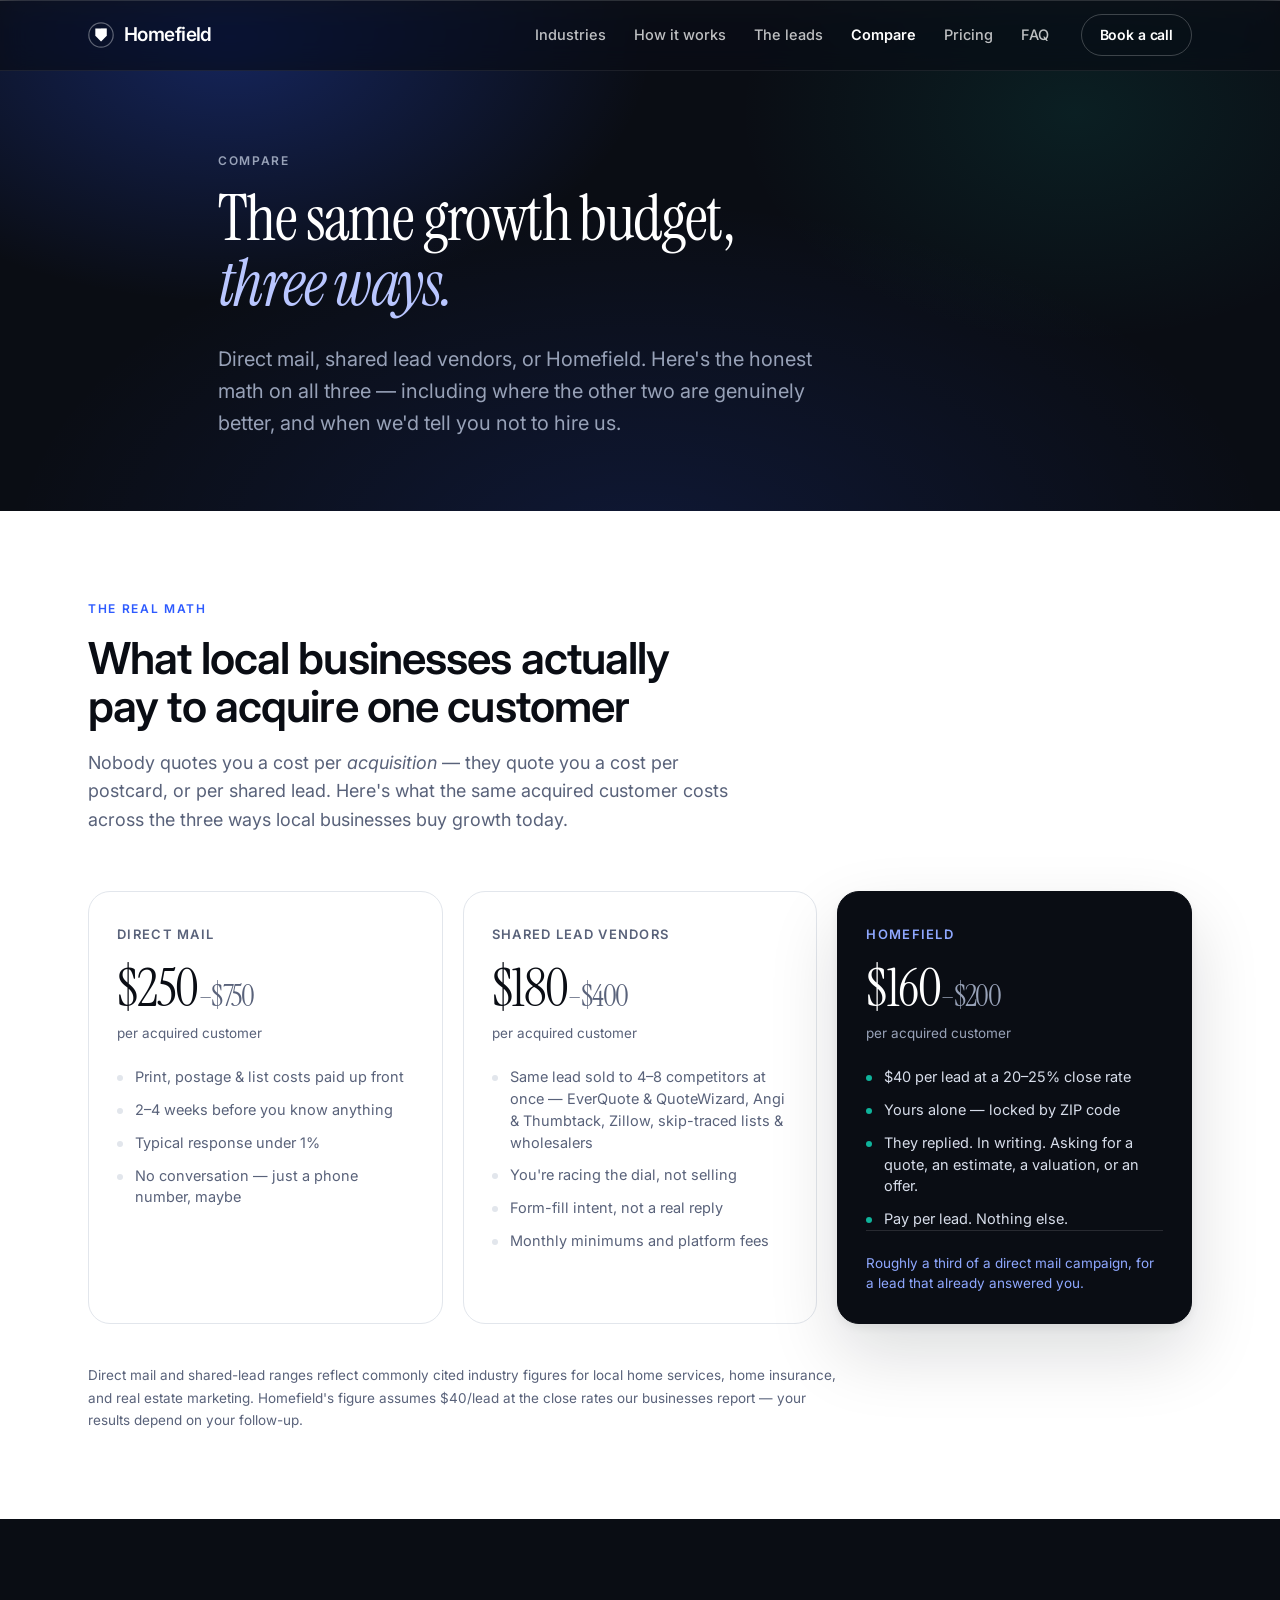
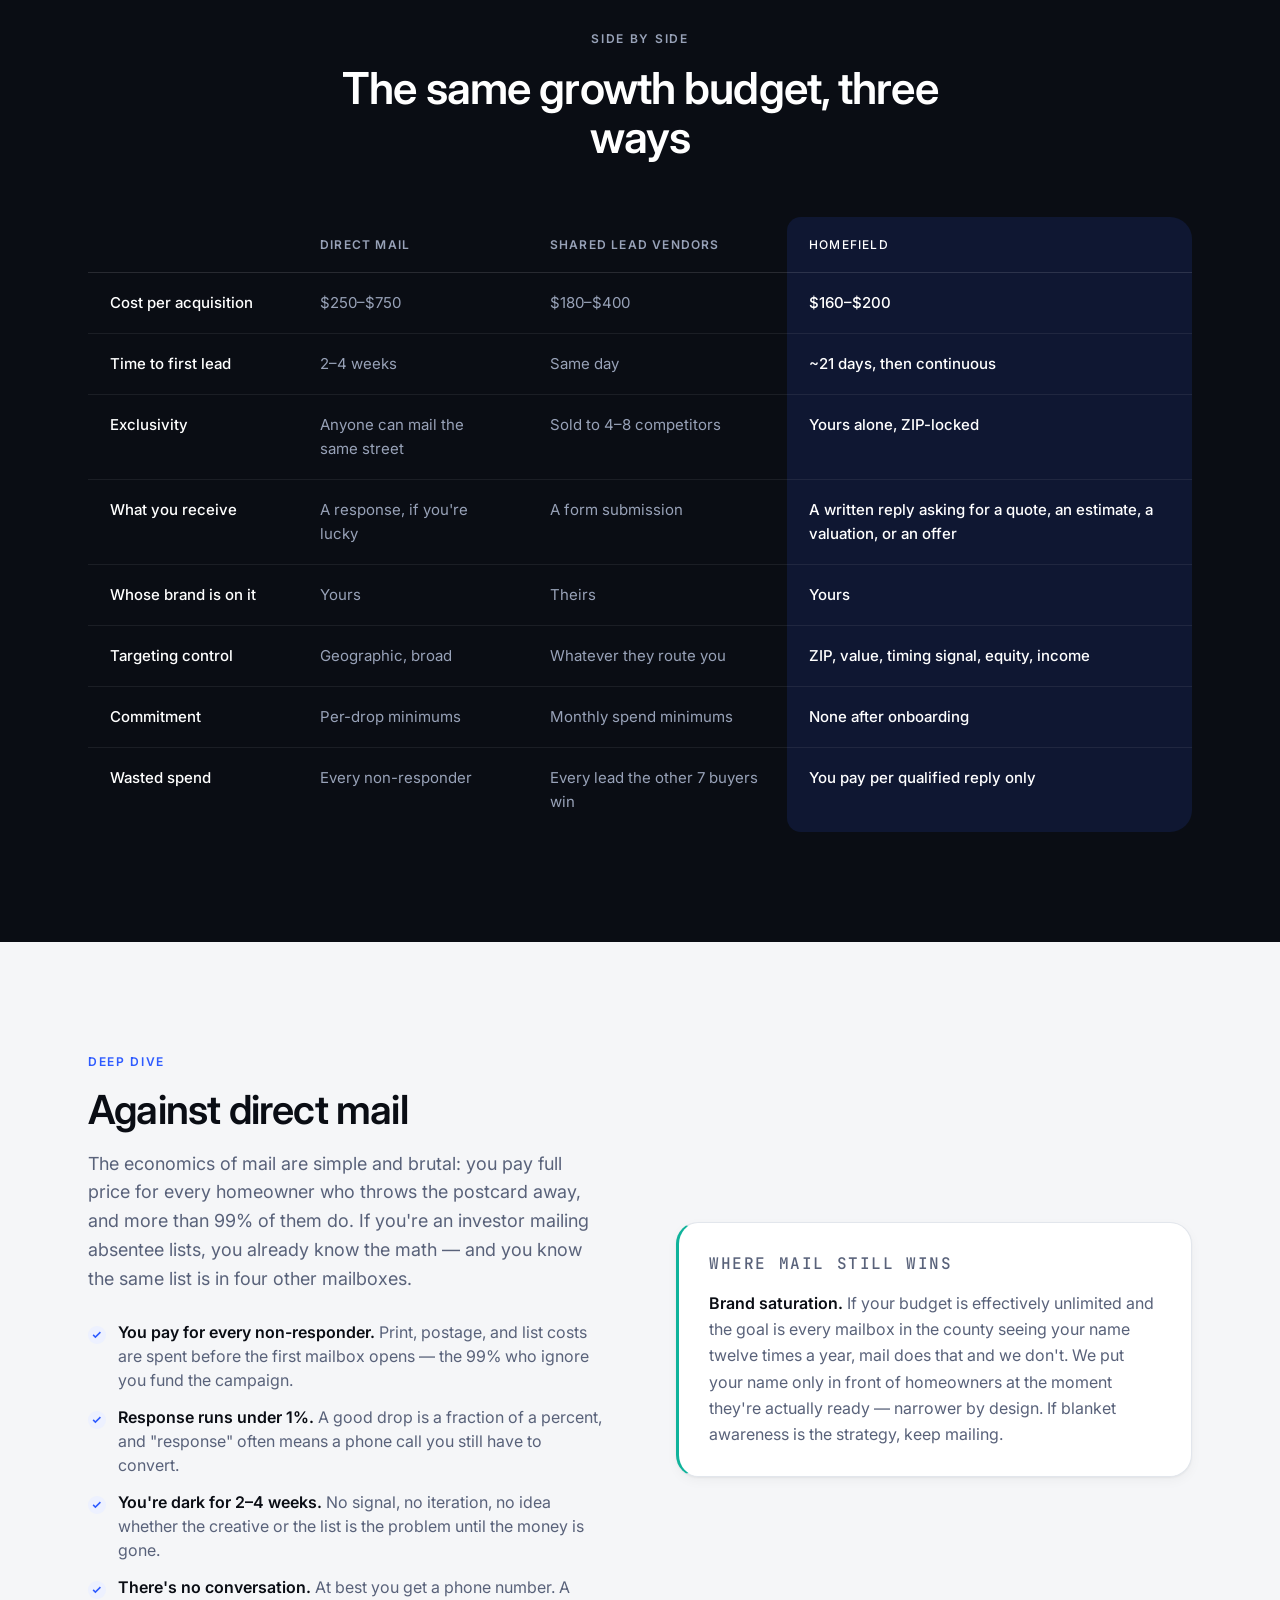
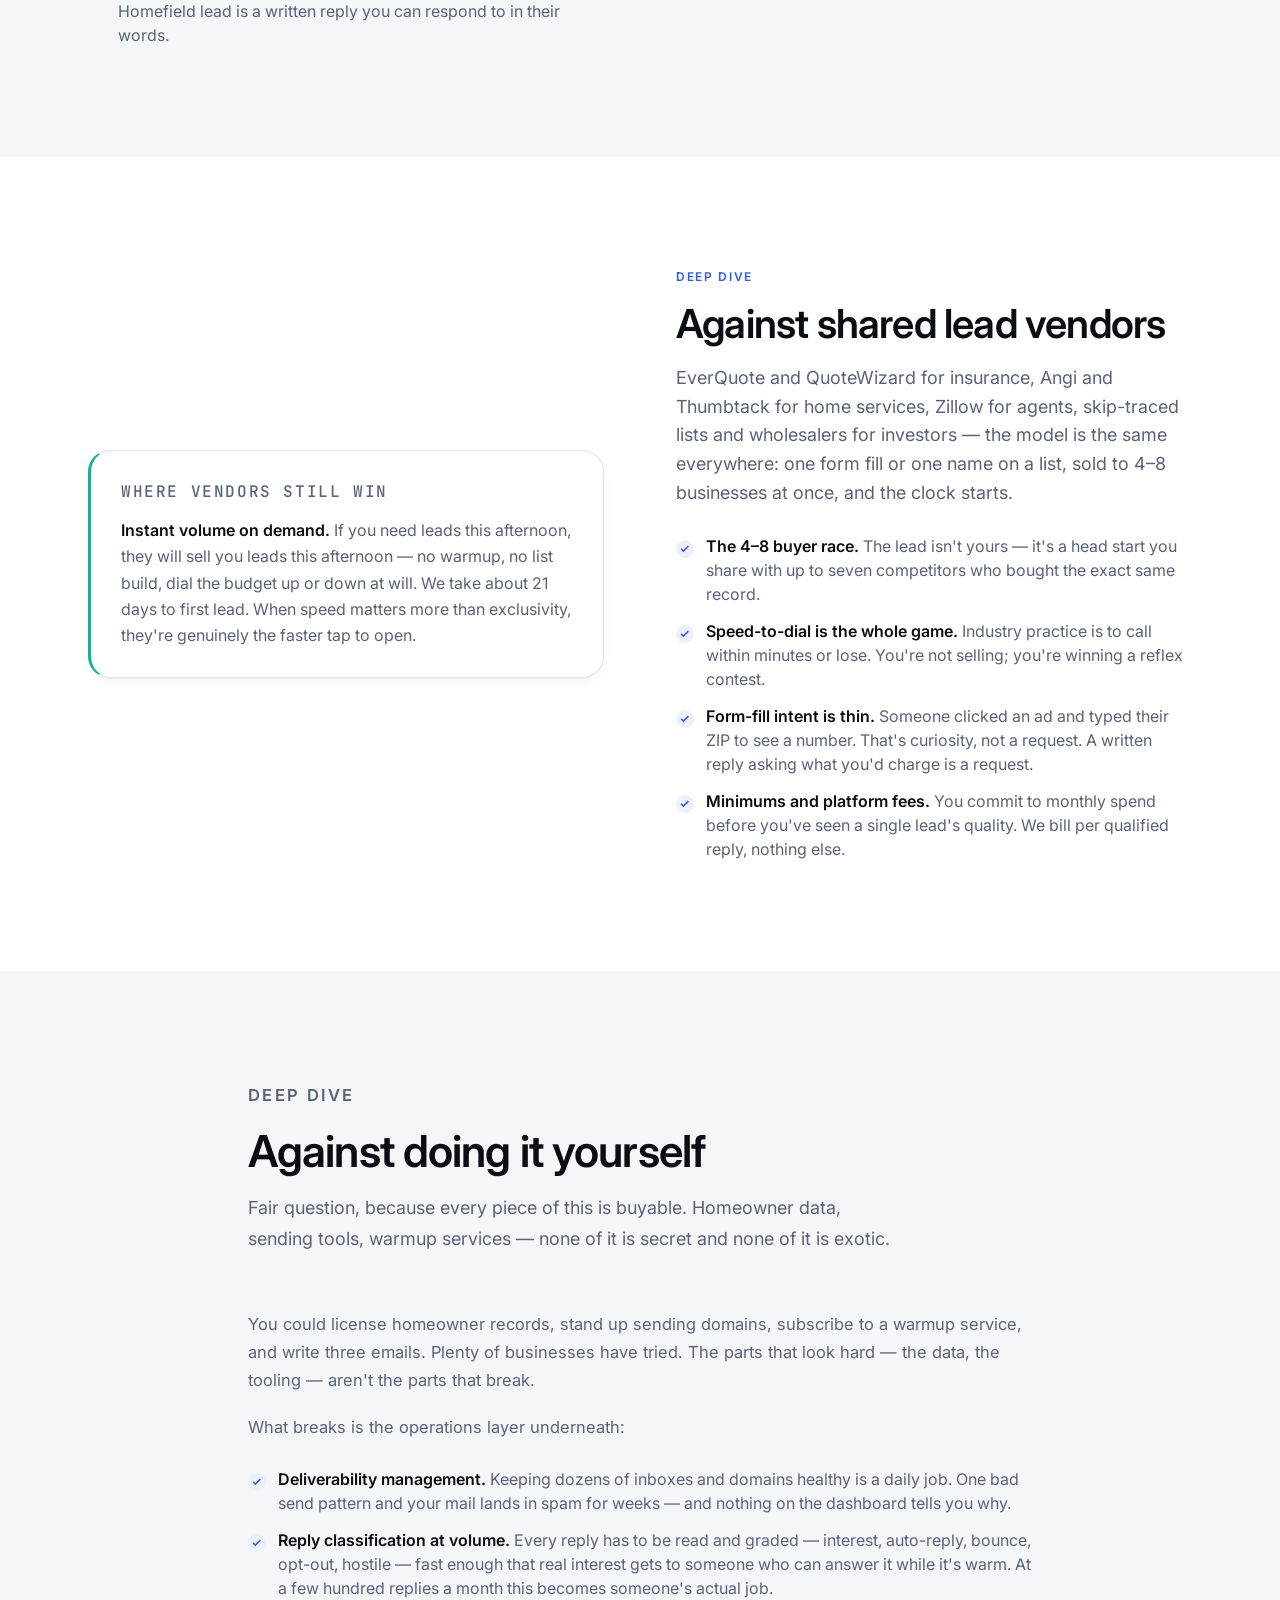
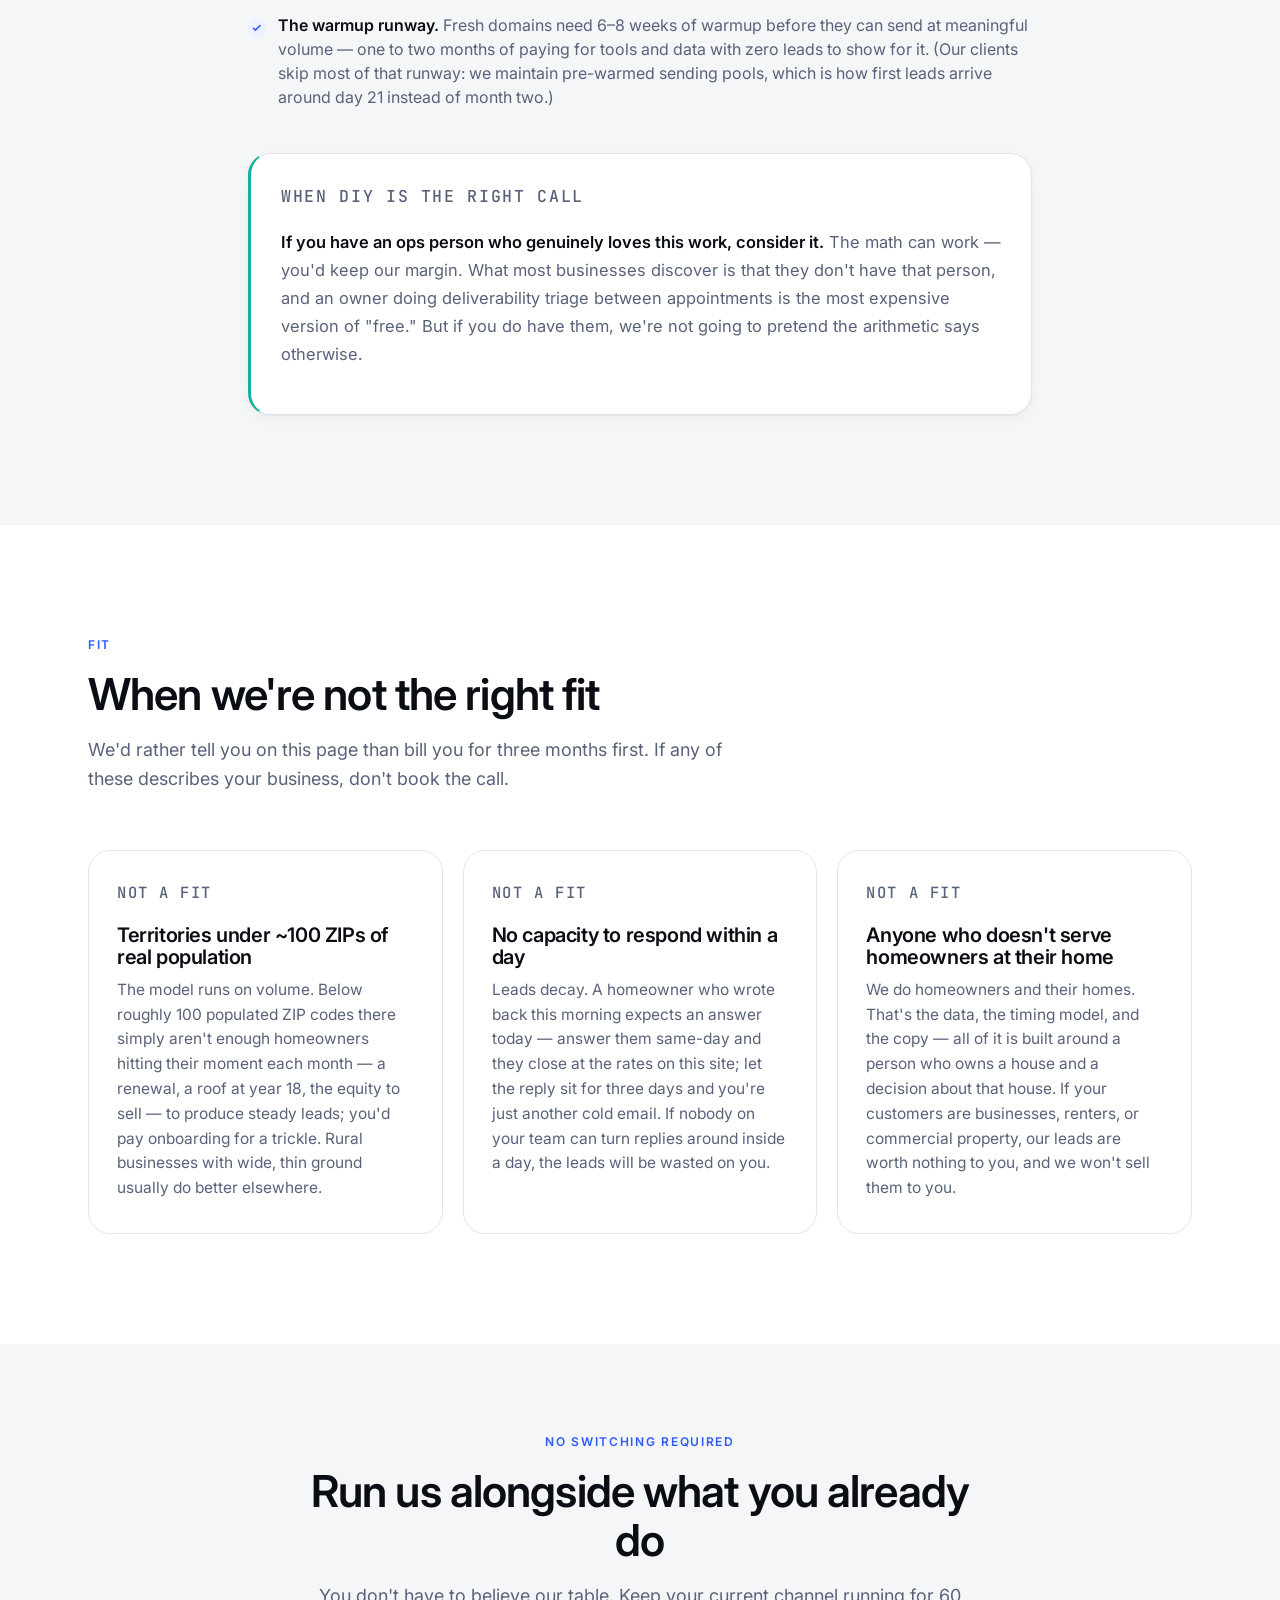
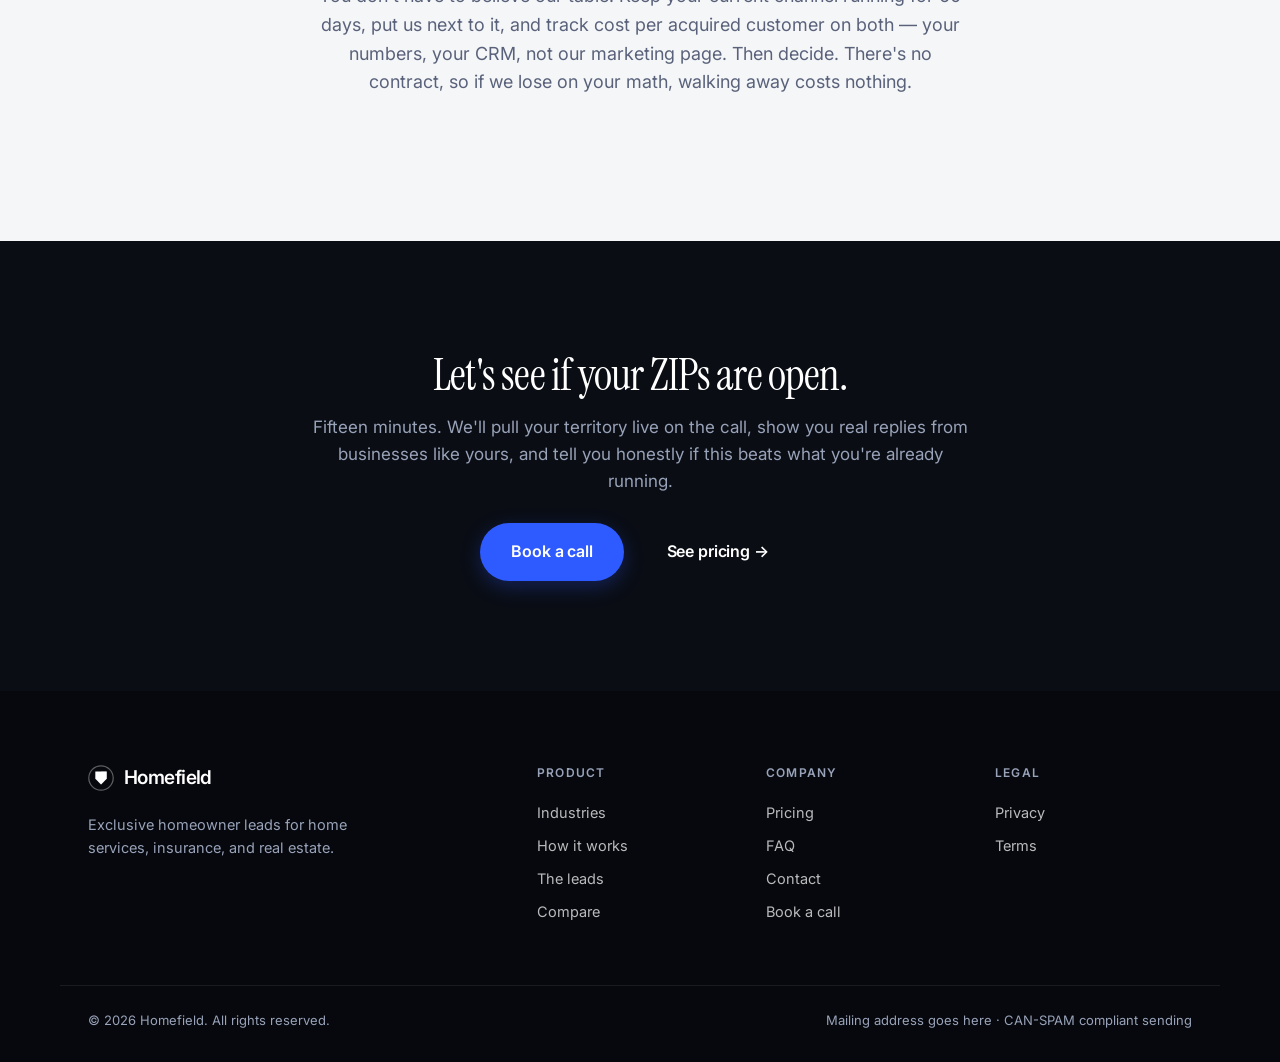
==== compare.html @ 8173472a "Homefield generic homeowner-leads site Generalizes the insurance-only site to four audiences — home " ====
<!DOCTYPE html>
<html lang="en">
<head>
<meta charset="utf-8">
<meta name="viewport" content="width=device-width, initial-scale=1">
<title>Compare — Homefield</title>
<meta name="description" content="Homefield vs direct mail vs shared lead vendors like EverQuote, Angi, and Zillow: cost per acquisition, exclusivity, speed — and an honest list of when we're not the right fit.">
<meta property="og:title" content="Compare — Homefield">
<meta property="og:description" content="Homefield vs direct mail vs shared lead vendors like EverQuote, Angi, and Zillow: cost per acquisition, exclusivity, speed — and an honest list of when we're not the right fit.">
<meta property="og:type" content="website">
<link rel="preconnect" href="https://fonts.googleapis.com">
<link rel="preconnect" href="https://fonts.gstatic.com" crossorigin>
<link href="https://fonts.googleapis.com/css2?family=Instrument+Serif:ital@0;1&family=Inter:wght@400;500;600;700&family=JetBrains+Mono:wght@400;500&display=swap" rel="stylesheet">
<link rel="stylesheet" href="styles.css?v=nb2">
<link rel="icon" href="data:image/svg+xml,%3Csvg xmlns='http://www.w3.org/2000/svg' viewBox='0 0 32 32'%3E%3Ccircle cx='16' cy='16' r='16' fill='%230A0D14'/%3E%3Cpath d='M9 9h14v8.5L16 25l-7-7.5z' fill='%232E5BFF'/%3E%3C/svg%3E">
<script>document.documentElement.className += ' js';</script>
<style>
/* compare.html page components */
.cp-concede{
  background:var(--paper); border:1px solid var(--line); border-left:3px solid var(--teal);
  border-radius:var(--r-lg); padding:28px 30px; box-shadow:var(--shadow-sm);
}
.cp-concede__label{
  font-family:var(--mono); font-size:11.5px; font-weight:500; letter-spacing:.1em;
  text-transform:uppercase; color:var(--teal); margin-bottom:12px;
}
.cp-concede p{ font-size:16px; line-height:1.65; color:var(--muted); }
.cp-concede p strong{ color:var(--ink); font-weight:600; }
.cp-concede--after{ margin-top:44px; }

.cp-cards{ display:grid; grid-template-columns:repeat(3,1fr); gap:20px; }
.cp-card{
  background:var(--paper); border:1px solid var(--line); border-radius:var(--r-lg);
  padding:30px 28px 32px;
}
.cp-card__tag{
  font-family:var(--mono); font-size:12px; font-weight:500; letter-spacing:.1em;
  text-transform:uppercase; color:var(--muted); margin-bottom:18px;
}
.cp-card h3{ font-size:20px; margin-bottom:10px; }
.cp-card p{ font-size:15.5px; color:var(--muted); line-height:1.6; }

.cp-prose p{ font-size:16.5px; line-height:1.7; color:var(--muted); margin-bottom:18px; }
.cp-prose p strong{ color:var(--ink); font-weight:600; }
.cp-prose .ticks{ margin:26px 0; }

@media (max-width:960px){
  .cp-cards{ grid-template-columns:1fr; }
}
</style>
</head>
<body>

<a class="skip" href="#main">Skip to content</a>

<header class="nav" id="nav">
  <div class="wrap nav__inner">
    <a class="brand" href="index.html" aria-label="Homefield home">
      <svg class="brand__mark" viewBox="0 0 32 32" aria-hidden="true">
        <circle cx="16" cy="16" r="15" fill="none" stroke="currentColor" stroke-width="1.5" opacity=".35"/>
        <path d="M9 8 H23 V17 L16 24 L9 17 Z" fill="currentColor"/>
        <path d="M16 8 H23 V17 L16 24 Z" fill="currentColor" opacity=".45"/>
      </svg>
      <span class="brand__word">Homefield</span>
    </a>

    <nav class="nav__links" aria-label="Primary">
      <a href="industries.html">Industries</a>
      <a href="how-it-works.html">How it works</a>
      <a href="leads.html">The leads</a>
      <a href="compare.html">Compare</a>
      <a href="pricing.html">Pricing</a>
      <a href="faq.html">FAQ</a>
    </nav>

    <div class="nav__cta">
      <a class="btn btn--ghost btn--sm" href="https://calendly.com/zatulovebrian/call" target="_blank" rel="noopener">Book a call</a>
    </div>

    <button class="nav__toggle" id="navToggle" aria-expanded="false" aria-controls="mobileNav" aria-label="Open menu">
      <span></span><span></span>
    </button>
  </div>
  <div class="mobilenav" id="mobileNav" hidden>
    <a href="industries.html">Industries</a>
    <a href="how-it-works.html">How it works</a>
    <a href="leads.html">The leads</a>
    <a href="compare.html">Compare</a>
    <a href="pricing.html">Pricing</a>
    <a href="faq.html">FAQ</a>
    <a class="btn btn--primary" href="https://calendly.com/zatulovebrian/call" target="_blank" rel="noopener">Book a call</a>
  </div>
</header>

<main id="main">

<!-- ── HERO ──────────────────────────────────────────── -->
<section class="hero hero--page">
  <div class="hero__glow" aria-hidden="true"></div>
  <div class="wrap hero__inner">
    <p class="eyebrow reveal">Compare</p>
    <h1 class="hero__h1 reveal">
      The same growth budget,<br>
      <em>three ways.</em>
    </h1>
    <p class="hero__sub reveal">
      Direct mail, shared lead vendors, or Homefield. Here's the honest math on all three —
      including where the other two are genuinely better, and when we'd tell you not to hire us.
    </p>
  </div>
</section>

<!-- ── CAC CARDS ─────────────────────────────────────── -->
<section class="section section--tight">
  <div class="wrap">
    <div class="sechead">
      <p class="eyebrow eyebrow--dark">The real math</p>
      <h2>What local businesses actually pay to acquire one customer</h2>
      <p class="lede">
        Nobody quotes you a cost per <em>acquisition</em> — they quote you a cost per postcard,
        or per shared lead. Here's what the same acquired customer costs across the three ways
        local businesses buy growth today.
      </p>
    </div>

    <div class="cac">
      <article class="cac__card">
        <p class="cac__label">Direct mail</p>
        <p class="cac__num">$250<span>–$750</span></p>
        <p class="cac__unit">per acquired customer</p>
        <ul class="cac__list">
          <li>Print, postage &amp; list costs paid up front</li>
          <li>2–4 weeks before you know anything</li>
          <li>Typical response under 1%</li>
          <li>No conversation — just a phone number, maybe</li>
        </ul>
      </article>

      <article class="cac__card">
        <p class="cac__label">Shared lead vendors</p>
        <p class="cac__num">$180<span>–$400</span></p>
        <p class="cac__unit">per acquired customer</p>
        <ul class="cac__list">
          <li>Same lead sold to 4–8 competitors at once — EverQuote &amp; QuoteWizard, Angi &amp; Thumbtack, Zillow, skip-traced lists &amp; wholesalers</li>
          <li>You're racing the dial, not selling</li>
          <li>Form-fill intent, not a real reply</li>
          <li>Monthly minimums and platform fees</li>
        </ul>
      </article>

      <article class="cac__card cac__card--win">
        <p class="cac__label">Homefield</p>
        <p class="cac__num">$160<span>–$200</span></p>
        <p class="cac__unit">per acquired customer</p>
        <ul class="cac__list">
          <li>$40 per lead at a 20–25% close rate</li>
          <li>Yours alone — locked by ZIP code</li>
          <li>They replied. In writing. Asking for a quote, an estimate, a valuation, or an offer.</li>
          <li>Pay per lead. Nothing else.</li>
        </ul>
        <p class="cac__foot">Roughly a third of a direct mail campaign, for a lead that already answered you.</p>
      </article>
    </div>

    <p class="fineprint">
      Direct mail and shared-lead ranges reflect commonly cited industry figures for local home services,
      home insurance, and real estate marketing.
      Homefield's figure assumes $40/lead at the close rates our businesses report — your results depend on your follow-up.
    </p>
  </div>
</section>

<!-- ── COMPARISON TABLE ──────────────────────────────── -->
<section class="section section--dark">
  <div class="wrap">
    <div class="sechead sechead--center sechead--onDark">
      <p class="eyebrow">Side by side</p>
      <h2>The same growth budget, three ways</h2>
    </div>

    <div class="tablewrap">
      <table class="cmp">
        <thead>
          <tr>
            <th scope="col"><span class="visually-hidden">Metric</span></th>
            <th scope="col">Direct mail</th>
            <th scope="col">Shared lead vendors</th>
            <th scope="col" class="cmp__win">Homefield</th>
          </tr>
        </thead>
        <tbody>
          <tr>
            <th scope="row">Cost per acquisition</th>
            <td>$250–$750</td>
            <td>$180–$400</td>
            <td class="cmp__win">$160–$200</td>
          </tr>
          <tr>
            <th scope="row">Time to first lead</th>
            <td>2–4 weeks</td>
            <td>Same day</td>
            <td class="cmp__win">~21 days, then continuous</td>
          </tr>
          <tr>
            <th scope="row">Exclusivity</th>
            <td>Anyone can mail the same street</td>
            <td>Sold to 4–8 competitors</td>
            <td class="cmp__win">Yours alone, ZIP-locked</td>
          </tr>
          <tr>
            <th scope="row">What you receive</th>
            <td>A response, if you're lucky</td>
            <td>A form submission</td>
            <td class="cmp__win">A written reply asking for a quote, an estimate, a valuation, or an offer</td>
          </tr>
          <tr>
            <th scope="row">Whose brand is on it</th>
            <td>Yours</td>
            <td>Theirs</td>
            <td class="cmp__win">Yours</td>
          </tr>
          <tr>
            <th scope="row">Targeting control</th>
            <td>Geographic, broad</td>
            <td>Whatever they route you</td>
            <td class="cmp__win">ZIP, value, timing signal, equity, income</td>
          </tr>
          <tr>
            <th scope="row">Commitment</th>
            <td>Per-drop minimums</td>
            <td>Monthly spend minimums</td>
            <td class="cmp__win">None after onboarding</td>
          </tr>
          <tr>
            <th scope="row">Wasted spend</th>
            <td>Every non-responder</td>
            <td>Every lead the other 7 buyers win</td>
            <td class="cmp__win">You pay per qualified reply only</td>
          </tr>
        </tbody>
      </table>
    </div>
  </div>
</section>

<!-- ── AGAINST DIRECT MAIL ───────────────────────────── -->
<section class="section section--paper">
  <div class="wrap grid-2">
    <div class="grid-2__text">
      <p class="eyebrow eyebrow--dark">Deep dive</p>
      <h2>Against direct mail</h2>
      <p class="lede">
        The economics of mail are simple and brutal: you pay full price for every homeowner
        who throws the postcard away, and more than 99% of them do. If you're an investor
        mailing absentee lists, you already know the math — and you know the same list is in
        four other mailboxes.
      </p>
      <ul class="ticks">
        <li><strong>You pay for every non-responder.</strong> Print, postage, and list costs are spent before the first mailbox opens — the 99% who ignore you fund the campaign.</li>
        <li><strong>Response runs under 1%.</strong> A good drop is a fraction of a percent, and "response" often means a phone call you still have to convert.</li>
        <li><strong>You're dark for 2–4 weeks.</strong> No signal, no iteration, no idea whether the creative or the list is the problem until the money is gone.</li>
        <li><strong>There's no conversation.</strong> At best you get a phone number. A Homefield lead is a written reply you can respond to in their words.</li>
      </ul>
    </div>
    <div class="grid-2__visual">
      <div class="cp-concede">
        <p class="cp-concede__label">Where mail still wins</p>
        <p><strong>Brand saturation.</strong> If your budget is effectively unlimited and the goal is
        every mailbox in the county seeing your name twelve times a year, mail does that and we don't.
        We put your name only in front of homeowners at the moment they're actually ready — narrower by design.
        If blanket awareness is the strategy, keep mailing.</p>
      </div>
    </div>
  </div>
</section>

<!-- ── AGAINST SHARED LEAD VENDORS ───────────────────── -->
<section class="section">
  <div class="wrap grid-2 grid-2--flip">
    <div class="grid-2__text">
      <p class="eyebrow eyebrow--dark">Deep dive</p>
      <h2>Against shared lead vendors</h2>
      <p class="lede">
        EverQuote and QuoteWizard for insurance, Angi and Thumbtack for home services, Zillow for
        agents, skip-traced lists and wholesalers for investors — the model is the same everywhere:
        one form fill or one name on a list, sold to 4–8 businesses at once, and the clock starts.
      </p>
      <ul class="ticks">
        <li><strong>The 4–8 buyer race.</strong> The lead isn't yours — it's a head start you share with up to seven competitors who bought the exact same record.</li>
        <li><strong>Speed-to-dial is the whole game.</strong> Industry practice is to call within minutes or lose. You're not selling; you're winning a reflex contest.</li>
        <li><strong>Form-fill intent is thin.</strong> Someone clicked an ad and typed their ZIP to see a number. That's curiosity, not a request. A written reply asking what you'd charge is a request.</li>
        <li><strong>Minimums and platform fees.</strong> You commit to monthly spend before you've seen a single lead's quality. We bill per qualified reply, nothing else.</li>
      </ul>
    </div>
    <div class="grid-2__visual">
      <div class="cp-concede">
        <p class="cp-concede__label">Where vendors still win</p>
        <p><strong>Instant volume on demand.</strong> If you need leads this afternoon, they will
        sell you leads this afternoon — no warmup, no list build, dial the budget up or down at will.
        We take about 21 days to first lead. When speed matters more than exclusivity, they're
        genuinely the faster tap to open.</p>
      </div>
    </div>
  </div>
</section>

<!-- ── AGAINST DOING IT YOURSELF ─────────────────────── -->
<section class="section section--paper">
  <div class="wrap wrap--narrow cp-prose">
    <div class="sechead">
      <p class="eyebrow eyebrow--dark">Deep dive</p>
      <h2>Against doing it yourself</h2>
      <p class="lede">
        Fair question, because every piece of this is buyable. Homeowner data, sending tools,
        warmup services — none of it is secret and none of it is exotic.
      </p>
    </div>
    <p>
      You could license homeowner records, stand up sending domains, subscribe to a warmup
      service, and write three emails. Plenty of businesses have tried. The parts that look
      hard — the data, the tooling — aren't the parts that break.
    </p>
    <p>What breaks is the operations layer underneath:</p>
    <ul class="ticks">
      <li><strong>Deliverability management.</strong> Keeping dozens of inboxes and domains healthy is a daily job. One bad send pattern and your mail lands in spam for weeks — and nothing on the dashboard tells you why.</li>
      <li><strong>Reply classification at volume.</strong> Every reply has to be read and graded — interest, auto-reply, bounce, opt-out, hostile — fast enough that real interest gets to someone who can answer it while it's warm. At a few hundred replies a month this becomes someone's actual job.</li>
      <li><strong>The warmup runway.</strong> Fresh domains need 6–8 weeks of warmup before they can send at meaningful volume — one to two months of paying for tools and data with zero leads to show for it. (Our clients skip most of that runway: we maintain pre-warmed sending pools, which is how first leads arrive around day 21 instead of month two.)</li>
    </ul>
    <div class="cp-concede cp-concede--after">
      <p class="cp-concede__label">When DIY is the right call</p>
      <p><strong>If you have an ops person who genuinely loves this work, consider it.</strong>
      The math can work — you'd keep our margin. What most businesses discover is that they don't
      have that person, and an owner doing deliverability triage between appointments is the most
      expensive version of "free." But if you do have them, we're not going to pretend the
      arithmetic says otherwise.</p>
    </div>
  </div>
</section>

<!-- ── WHEN WE'RE NOT THE RIGHT FIT ──────────────────── -->
<section class="section">
  <div class="wrap">
    <div class="sechead">
      <p class="eyebrow eyebrow--dark">Fit</p>
      <h2>When we're not the right fit</h2>
      <p class="lede">
        We'd rather tell you on this page than bill you for three months first.
        If any of these describes your business, don't book the call.
      </p>
    </div>

    <div class="cp-cards">
      <article class="cp-card">
        <p class="cp-card__tag">Not a fit</p>
        <h3>Territories under ~100 ZIPs of real population</h3>
        <p>The model runs on volume. Below roughly 100 populated ZIP codes there simply
        aren't enough homeowners hitting their moment each month — a renewal, a roof at year 18,
        the equity to sell — to produce steady leads; you'd pay onboarding for a trickle. Rural
        businesses with wide, thin ground usually do better elsewhere.</p>
      </article>
      <article class="cp-card">
        <p class="cp-card__tag">Not a fit</p>
        <h3>No capacity to respond within a day</h3>
        <p>Leads decay. A homeowner who wrote back this morning expects an answer today —
        answer them same-day and they close at the rates on this site; let the reply sit for
        three days and you're just another cold email. If nobody on your team can turn replies
        around inside a day, the leads will be wasted on you.</p>
      </article>
      <article class="cp-card">
        <p class="cp-card__tag">Not a fit</p>
        <h3>Anyone who doesn't serve homeowners at their home</h3>
        <p>We do homeowners and their homes. That's the data, the timing model, and the copy — all
        of it is built around a person who owns a house and a decision about that house. If your
        customers are businesses, renters, or commercial property, our leads are worth nothing to
        you, and we won't sell them to you.</p>
      </article>
    </div>
  </div>
</section>

<!-- ── RUN US ALONGSIDE ──────────────────────────────── -->
<section class="section section--paper section--tight">
  <div class="wrap wrap--narrow">
    <div class="sechead sechead--center">
      <p class="eyebrow eyebrow--dark">No switching required</p>
      <h2>Run us alongside what you already do</h2>
      <p class="lede">
        You don't have to believe our table. Keep your current channel running for 60 days,
        put us next to it, and track cost per acquired customer on both — your numbers, your CRM,
        not our marketing page. Then decide. There's no contract, so if we lose on your math,
        walking away costs nothing.
      </p>
    </div>
  </div>
</section>


<section class="section section--cta">
  <div class="wrap">
    <div class="ctaband">
      <h2>Let's see if your ZIPs are open.</h2>
      <p>Fifteen minutes. We'll pull your territory live on the call, show you real replies from businesses like yours, and tell you honestly if this beats what you're already running.</p>
      <div class="ctaband__actions">
        <a class="btn btn--primary btn--lg" href="https://calendly.com/zatulovebrian/call" target="_blank" rel="noopener">Book a call</a>
        <a class="btn btn--quiet btn--lg" href="pricing.html">See pricing →</a>
      </div>
    </div>
  </div>
</section>

</main>

<footer class="foot">
  <div class="wrap foot__inner">
    <div class="foot__brand">
      <a class="brand brand--foot" href="index.html">
        <svg class="brand__mark" viewBox="0 0 32 32" aria-hidden="true">
          <circle cx="16" cy="16" r="15" fill="none" stroke="currentColor" stroke-width="1.5" opacity=".35"/>
          <path d="M9 8 H23 V17 L16 24 L9 17 Z" fill="currentColor"/>
          <path d="M16 8 H23 V17 L16 24 Z" fill="currentColor" opacity=".45"/>
        </svg>
        <span class="brand__word">Homefield</span>
      </a>
      <p>Exclusive homeowner leads for home services, insurance, and real estate.</p>
    </div>
    <nav class="foot__links" aria-label="Footer">
      <div>
        <h5>Product</h5>
        <a href="industries.html">Industries</a>
        <a href="how-it-works.html">How it works</a>
        <a href="leads.html">The leads</a>
        <a href="compare.html">Compare</a>
      </div>
      <div>
        <h5>Company</h5>
        <a href="pricing.html">Pricing</a>
        <a href="faq.html">FAQ</a>
        <a href="contact.html">Contact</a>
        <a href="https://calendly.com/zatulovebrian/call" target="_blank" rel="noopener">Book a call</a>
      </div>
      <div>
        <h5>Legal</h5>
        <a href="privacy.html">Privacy</a>
        <a href="terms.html">Terms</a>
      </div>
    </nav>
  </div>
  <div class="wrap foot__bar">
    <p>&copy; <span id="yr">2026</span> Homefield. All rights reserved.</p>
    <p>Mailing address goes here · CAN-SPAM compliant sending</p>
  </div>
</footer>

<script src="script.js"></script>
</body>
</html>
---- styles.css ----
/* ============================================================
   Homefield — homeowner insurance leads
   ============================================================ */

:root{
  --ink:        #0A0D14;
  --ink-2:      #141A26;
  --ink-3:      #222A3A;
  --paper:      #FFFFFF;
  --paper-2:    #F5F6F8;
  --paper-3:    #EEF0F4;
  --line:       #E2E6EC;
  --line-dark:  rgba(255,255,255,.12);
  --muted:      #59627A;
  --muted-dark: #98A2B8;
  --accent:     #2E5BFF;
  --accent-ink: #1B3ED1;
  --accent-soft:#EDF1FF;
  --teal:       #0FB39B;

  --r-sm: 8px;
  --r:    14px;
  --r-lg: 22px;

  --shadow-sm: 0 1px 2px rgba(10,13,20,.05), 0 4px 12px rgba(10,13,20,.04);
  --shadow:    0 2px 4px rgba(10,13,20,.04), 0 12px 32px rgba(10,13,20,.08);
  --shadow-lg: 0 4px 8px rgba(10,13,20,.06), 0 30px 70px rgba(10,13,20,.14);

  --serif: "Instrument Serif", Georgia, "Times New Roman", serif;
  --sans:  "Inter", -apple-system, BlinkMacSystemFont, "Segoe UI", Roboto, Helvetica, Arial, sans-serif;
  --mono:  "JetBrains Mono", ui-monospace, SFMono-Regular, Menlo, monospace;
}

*,*::before,*::after{ box-sizing:border-box; }

html{ scroll-behavior:smooth; scroll-padding-top:88px; -webkit-text-size-adjust:100%; }

body{
  margin:0;
  font-family:var(--sans);
  font-size:17px;
  line-height:1.6;
  color:var(--ink);
  background:var(--paper);
  -webkit-font-smoothing:antialiased;
  text-rendering:optimizeLegibility;
}

img{ max-width:100%; display:block; }

h1,h2,h3,h4{ margin:0; line-height:1.1; letter-spacing:-.02em; font-weight:600; }
p{ margin:0; }
ul,ol{ margin:0; padding:0; list-style:none; }
a{ color:inherit; text-decoration:none; }

.visually-hidden{
  position:absolute; width:1px; height:1px; padding:0; margin:-1px;
  overflow:hidden; clip:rect(0 0 0 0); white-space:nowrap; border:0;
}

.skip{
  position:absolute; left:-9999px; top:0; z-index:200;
  background:var(--ink); color:#fff; padding:12px 18px; border-radius:0 0 var(--r-sm) 0;
}
.skip:focus{ left:0; }

:focus-visible{ outline:2px solid var(--accent); outline-offset:3px; border-radius:4px; }

/* ── layout ─────────────────────────────────────────── */

.wrap{ width:100%; max-width:1160px; margin:0 auto; padding:0 28px; }
.wrap--narrow{ max-width:840px; }

.section{ padding:110px 0; }
.section--tight{ padding:88px 0; }
.section--paper{ background:var(--paper-2); }
.section--dark{ background:var(--ink); color:#fff; }

.sechead{ max-width:660px; margin-bottom:56px; }
.sechead--center{ margin-left:auto; margin-right:auto; text-align:center; }
.sechead h2{ font-size:clamp(30px,4vw,44px); margin-bottom:18px; }
.sechead .lede{ color:var(--muted); font-size:18px; }
.sechead--onDark .lede{ color:var(--muted-dark); }

.lede{ color:var(--muted); font-size:18px; }

.eyebrow{
  font-size:12px; font-weight:600; letter-spacing:.14em; text-transform:uppercase;
  color:var(--muted-dark); margin-bottom:16px;
}
.eyebrow--dark{ color:var(--accent); }

.fineprint{
  margin-top:40px; font-size:13.5px; line-height:1.65; color:var(--muted); max-width:760px;
}
.fineprint--center{ margin-left:auto; margin-right:auto; text-align:center; }

/* ── buttons ────────────────────────────────────────── */

.btn{
  display:inline-flex; align-items:center; justify-content:center; gap:8px;
  font-family:var(--sans); font-size:15px; font-weight:600; letter-spacing:-.01em;
  padding:12px 22px; border-radius:999px; border:1px solid transparent;
  cursor:pointer; transition:transform .15s ease, background .15s ease, border-color .15s ease, box-shadow .15s ease;
  white-space:nowrap;
}
.btn:hover{ transform:translateY(-1px); }
.btn:active{ transform:translateY(0); }

.btn--primary{ background:var(--accent); color:#fff; box-shadow:0 6px 20px rgba(46,91,255,.28); }
.btn--primary:hover{ background:var(--accent-ink); box-shadow:0 8px 26px rgba(46,91,255,.34); }

.btn--dark{ background:var(--ink); color:#fff; }
.btn--dark:hover{ background:var(--ink-2); }

.btn--outline{ border-color:var(--line); background:var(--paper); color:var(--ink); }
.btn--outline:hover{ border-color:var(--ink); }

.btn--ghost{ border-color:rgba(255,255,255,.22); color:#fff; }
.btn--ghost:hover{ background:rgba(255,255,255,.09); }

.btn--quiet{ color:#fff; border-color:transparent; }
.btn--quiet:hover{ background:rgba(255,255,255,.08); }

.btn--sm{ padding:9px 18px; font-size:14px; }
.btn--lg{ padding:15px 30px; font-size:16px; }
.btn--full{ width:100%; }

/* ── nav ────────────────────────────────────────────── */

.nav{
  position:sticky; top:0; z-index:100;
  background:rgba(10,13,20,.72);
  backdrop-filter:saturate(180%) blur(14px);
  -webkit-backdrop-filter:saturate(180%) blur(14px);
  border-bottom:1px solid rgba(255,255,255,.08);
  color:#fff;
  transition:background .25s ease, border-color .25s ease, color .25s ease;
}
.nav.is-solid{
  background:rgba(255,255,255,.88);
  border-bottom-color:var(--line);
  color:var(--ink);
}
.nav.is-solid .btn--ghost{ border-color:var(--line); color:var(--ink); }
.nav.is-solid .btn--ghost:hover{ background:var(--paper-2); }
.nav.is-solid .nav__links a{ color:var(--muted); }
.nav.is-solid .nav__links a:hover{ color:var(--ink); }
.nav.is-solid .nav__toggle span{ background:var(--ink); }

.nav__inner{ display:flex; align-items:center; gap:32px; height:70px; }

.brand{ display:inline-flex; align-items:center; gap:10px; flex-shrink:0; }
.brand__mark{ width:26px; height:26px; }
.brand__word{ font-size:19px; font-weight:600; letter-spacing:-.03em; }

.nav__links{ display:flex; gap:28px; margin-left:auto; }
.nav__links a{
  font-size:14.5px; font-weight:500; color:rgba(255,255,255,.74);
  transition:color .15s ease;
}
.nav__links a:hover{ color:#fff; }

.nav__cta{ flex-shrink:0; }

.nav__toggle{
  display:none; flex-direction:column; justify-content:center; gap:5px;
  width:40px; height:40px; margin-left:auto;
  background:none; border:0; cursor:pointer; padding:0;
}
.nav__toggle span{
  display:block; height:2px; width:20px; margin:0 auto; background:#fff; border-radius:2px;
  transition:transform .2s ease, opacity .2s ease;
}
.nav__toggle[aria-expanded="true"] span:first-child{ transform:translateY(3.5px) rotate(45deg); }
.nav__toggle[aria-expanded="true"] span:last-child{ transform:translateY(-3.5px) rotate(-45deg); }

.mobilenav{
  display:none; flex-direction:column; gap:4px;
  padding:12px 28px 26px;
  border-top:1px solid rgba(255,255,255,.08);
}
.mobilenav a{ padding:12px 0; font-size:16px; font-weight:500; }
.mobilenav .btn{ margin-top:12px; }
.nav.is-solid .mobilenav{ border-top-color:var(--line); }

/* ── hero ───────────────────────────────────────────── */

.hero{
  position:relative; overflow:hidden;
  background:var(--ink); color:#fff;
  padding:104px 0 96px;
  margin-top:-70px; padding-top:174px;
}
.hero__glow{
  position:absolute; inset:0; pointer-events:none;
  background:
    radial-gradient(680px 420px at 18% 8%, rgba(46,91,255,.30), transparent 62%),
    radial-gradient(560px 380px at 84% 22%, rgba(15,179,155,.11), transparent 60%),
    radial-gradient(900px 500px at 50% 108%, rgba(46,91,255,.14), transparent 70%);
}
.hero__inner{ position:relative; max-width:900px; }

.hero__h1{
  font-family:var(--serif); font-weight:400;
  font-size:clamp(44px,7vw,80px); line-height:1.02; letter-spacing:-.025em;
  margin-bottom:26px;
}
.hero__h1 em{ font-style:italic; color:#B9C6FF; }

.hero__sub{ font-size:clamp(17px,2vw,20px); color:var(--muted-dark); max-width:610px; margin-bottom:36px; }

.hero__actions{ display:flex; flex-wrap:wrap; gap:12px; margin-bottom:20px; }

.hero__note{ font-size:14.5px; color:var(--muted-dark); }
.hero__note strong{ color:#fff; font-weight:600; }

.hero__strip{
  display:grid; grid-template-columns:repeat(4,1fr); gap:24px;
  margin-top:64px; padding-top:32px; border-top:1px solid var(--line-dark);
}
.hero__strip li{ font-size:13.5px; color:var(--muted-dark); line-height:1.4; }
.hero__strip span{
  display:block; font-family:var(--serif); font-size:34px; color:#fff;
  letter-spacing:-.02em; margin-bottom:4px;
}

/* ── CAC cards ──────────────────────────────────────── */

.cac{ display:grid; grid-template-columns:repeat(3,1fr); gap:20px; }

.cac__card{
  background:var(--paper); border:1px solid var(--line); border-radius:var(--r-lg);
  padding:32px 28px 30px; display:flex; flex-direction:column;
}
.cac__card--win{
  background:var(--ink); border-color:var(--ink); color:#fff;
  box-shadow:var(--shadow-lg); position:relative;
}

.cac__label{ font-size:13px; font-weight:600; letter-spacing:.1em; text-transform:uppercase; color:var(--muted); margin-bottom:18px; }
.cac__card--win .cac__label{ color:#8FA8FF; }

.cac__num{ font-family:var(--serif); font-size:52px; line-height:1; letter-spacing:-.03em; }
.cac__num span{ font-size:30px; color:var(--muted); }
.cac__card--win .cac__num span{ color:var(--muted-dark); }

.cac__unit{ font-size:13.5px; color:var(--muted); margin:8px 0 22px; }
.cac__card--win .cac__unit{ color:var(--muted-dark); }

.cac__list{ display:flex; flex-direction:column; gap:11px; font-size:14.5px; color:var(--muted); }
.cac__card--win .cac__list{ color:#D7DDEA; }
.cac__list li{ position:relative; padding-left:18px; line-height:1.5; }
.cac__list li::before{
  content:""; position:absolute; left:0; top:9px;
  width:6px; height:6px; border-radius:50%; background:var(--line);
}
.cac__card--win .cac__list li::before{ background:var(--teal); }

.cac__foot{
  margin-top:auto; padding-top:22px;
  font-size:13.5px; line-height:1.5; color:#8FA8FF;
  border-top:1px solid var(--line-dark);
}

/* ── two-column grids ───────────────────────────────── */

.grid-2{ display:grid; grid-template-columns:1fr 1fr; gap:72px; align-items:center; }
.grid-2--flip .grid-2__text{ order:2; }
.grid-2--flip .grid-2__visual{ order:1; }

.grid-2__text h2{ font-size:clamp(28px,3.4vw,40px); margin:0 0 18px; }
.grid-2__text .lede{ margin-bottom:26px; }
.grid-2__text .btn{ margin-top:30px; }

.ticks{ display:flex; flex-direction:column; gap:13px; }
.ticks li{ position:relative; padding-left:30px; font-size:16px; color:var(--muted); line-height:1.5; }
.ticks li strong{ color:var(--ink); font-weight:600; }
.ticks li::before{
  content:""; position:absolute; left:0; top:6px; width:18px; height:18px;
  border-radius:50%; background:var(--accent-soft);
  background-image:url("data:image/svg+xml,%3Csvg xmlns='http://www.w3.org/2000/svg' viewBox='0 0 20 20' fill='%232E5BFF'%3E%3Cpath d='M8.2 13.6 5.1 10.5l1.2-1.2 1.9 1.9 5-5 1.2 1.2z'/%3E%3C/svg%3E");
  background-size:contain;
}
.ticks--light li{ color:rgba(255,255,255,.78); }
.ticks--light li strong{ color:#fff; }
.ticks--light li::before{ background-color:rgba(255,255,255,.14); }

/* ── sample reply ───────────────────────────────────── */

.reply{
  background:var(--paper); border:1px solid var(--line); border-radius:var(--r-lg);
  box-shadow:var(--shadow); overflow:hidden; margin-bottom:20px;
}
.reply__bar{
  display:flex; align-items:center; gap:6px;
  padding:12px 18px; background:var(--paper-3); border-bottom:1px solid var(--line);
}
.dot{ width:9px; height:9px; border-radius:50%; background:#CDD3DD; }
.reply__tag{
  margin-left:auto; font-family:var(--mono); font-size:11px; letter-spacing:.04em;
  text-transform:uppercase; color:var(--muted);
}
.reply__head{ display:flex; align-items:center; gap:12px; padding:22px 24px 14px; }
.avatar{
  width:40px; height:40px; border-radius:50%; flex-shrink:0;
  background:var(--accent-soft); color:var(--accent-ink);
  display:grid; place-items:center; font-size:13px; font-weight:600; letter-spacing:.02em;
}
.reply__from{ font-weight:600; font-size:15px; }
.reply__meta{ font-size:13px; color:var(--muted); }
.reply__body{
  padding:0 24px 20px; font-size:17px; line-height:1.6; color:var(--ink-3);
}
.reply__foot{
  display:flex; align-items:center; gap:12px;
  padding:14px 24px; border-top:1px solid var(--line); background:#FCFCFD;
}
.pill{
  font-size:12px; font-weight:600; letter-spacing:.02em;
  padding:4px 11px; border-radius:999px;
}
.pill--good{ background:rgba(15,179,155,.12); color:#0A7D6C; }
.reply__time{ font-size:13px; color:var(--muted); }

.record{
  background:var(--ink); color:#fff; border-radius:var(--r-lg); padding:26px 26px 22px;
  box-shadow:var(--shadow-lg);
}
.record__title{
  font-family:var(--mono); font-size:11.5px; letter-spacing:.1em; text-transform:uppercase;
  color:#8FA8FF; margin-bottom:18px;
}
.record__grid{ display:grid; grid-template-columns:1fr 1fr; gap:1px; margin:0; background:var(--line-dark); border:1px solid var(--line-dark); border-radius:var(--r-sm); overflow:hidden; }
.record__grid > div{ background:var(--ink); padding:12px 14px; }
.record__wide{ grid-column:1 / -1; }
.record__grid dt{ font-size:11.5px; letter-spacing:.06em; text-transform:uppercase; color:var(--muted-dark); margin-bottom:3px; }
.record__grid dd{ margin:0; font-size:14px; font-weight:500; }
.record__foot{ margin-top:16px; font-size:13px; color:var(--muted-dark); }

/* ── steps ──────────────────────────────────────────── */

.steps{ display:grid; grid-template-columns:repeat(3,1fr); gap:20px; }
.step{
  background:var(--paper); border:1px solid var(--line); border-radius:var(--r-lg);
  padding:30px 28px 32px; transition:box-shadow .2s ease, transform .2s ease;
}
.step:hover{ box-shadow:var(--shadow); transform:translateY(-2px); }
.step__n{
  font-family:var(--mono); font-size:12px; font-weight:500; color:var(--accent);
  letter-spacing:.1em; margin-bottom:20px;
}
.step h3{ font-size:21px; margin-bottom:10px; }
.step p{ font-size:15.5px; color:var(--muted); line-height:1.6; }

.targeting{
  display:grid; grid-template-columns:repeat(4,1fr); gap:36px;
  margin-top:64px; padding-top:44px; border-top:1px solid var(--line);
}
.targeting h4{ font-size:15px; margin-bottom:9px; }
.targeting p{ font-size:14.5px; color:var(--muted); line-height:1.6; }

/* ── comparison table ───────────────────────────────── */

.tablewrap{ overflow-x:auto; -webkit-overflow-scrolling:touch; border-radius:var(--r-lg); }

.cmp{ width:100%; min-width:720px; border-collapse:collapse; font-size:15px; }
.cmp th, .cmp td{ padding:18px 22px; text-align:left; vertical-align:top; }
.cmp thead th{
  font-size:12px; letter-spacing:.1em; text-transform:uppercase; font-weight:600;
  color:var(--muted-dark); border-bottom:1px solid var(--line-dark); white-space:nowrap;
}
.cmp thead th.cmp__win{ color:#fff; }
.cmp tbody th{
  font-weight:500; color:#fff; width:210px;
}
.cmp tbody td{ color:var(--muted-dark); }
.cmp tbody tr{ border-bottom:1px solid rgba(255,255,255,.07); }
.cmp tbody tr:last-child{ border-bottom:0; }
.cmp .cmp__win{ background:rgba(46,91,255,.13); color:#fff; font-weight:500; }
.cmp thead th.cmp__win{ border-radius:var(--r) var(--r) 0 0; }
.cmp tbody tr:last-child .cmp__win{ border-radius:0 0 var(--r) var(--r); }

/* ── territory map ──────────────────────────────────── */

.map{
  position:relative; aspect-ratio:1/.82;
  background:var(--paper); border:1px solid var(--line); border-radius:var(--r-lg);
  box-shadow:var(--shadow); padding:26px; overflow:hidden;
}
.map__grid{
  height:100%; width:100%;
  display:grid; grid-template-columns:repeat(7,1fr); grid-auto-rows:1fr; gap:7px;
}
.map__grid i{ border-radius:5px; background:var(--paper-3); }
.map__grid i.on{ background:var(--accent); }
.map__grid i.dim{ background:var(--accent-soft); }
.map__legend{
  position:absolute; left:26px; bottom:20px; display:flex; gap:18px;
  font-size:12.5px; color:var(--muted); background:rgba(255,255,255,.92);
  padding:8px 12px; border-radius:999px; border:1px solid var(--line);
}
.map__legend span{ display:inline-flex; align-items:center; gap:7px; }
.sw{ width:11px; height:11px; border-radius:3px; display:inline-block; }
.sw--locked{ background:var(--accent); }
.sw--open{ background:var(--paper-3); border:1px solid var(--line); }

/* ── pricing ────────────────────────────────────────── */

.tiers{ display:grid; grid-template-columns:repeat(3,1fr); gap:20px; align-items:start; }

.tier{
  background:var(--paper); border:1px solid var(--line); border-radius:var(--r-lg);
  padding:34px 30px 32px; display:flex; flex-direction:column;
}
.tier--feature{
  background:var(--ink); border-color:var(--ink); color:#fff;
  box-shadow:var(--shadow-lg); padding-top:26px;
}
.tier__flag{
  display:inline-block; align-self:flex-start; margin-bottom:16px;
  font-size:11.5px; font-weight:600; letter-spacing:.08em; text-transform:uppercase;
  color:#B9C6FF; background:rgba(46,91,255,.22); padding:5px 12px; border-radius:999px;
}
.tier__name{ font-size:15px; font-weight:600; letter-spacing:.01em; margin-bottom:14px; }
.tier__price{ font-family:var(--serif); font-size:58px; line-height:1; letter-spacing:-.03em; }
.tier__price span{ font-family:var(--sans); font-size:16px; font-weight:500; color:var(--muted); letter-spacing:0; }
.tier--feature .tier__price span{ color:var(--muted-dark); }
.tier__vol{ font-size:14.5px; color:var(--muted); margin:12px 0 26px; }
.tier--feature .tier__vol{ color:var(--muted-dark); }

.tier__list{ display:flex; flex-direction:column; gap:11px; margin-bottom:32px; }
.tier__list li{ position:relative; padding-left:24px; font-size:14.5px; color:var(--muted); line-height:1.5; }
.tier--feature .tier__list li{ color:#D7DDEA; }
.tier__list li::before{
  content:""; position:absolute; left:0; top:5px; width:15px; height:15px; border-radius:50%;
  background:var(--paper-3);
  background-image:url("data:image/svg+xml,%3Csvg xmlns='http://www.w3.org/2000/svg' viewBox='0 0 20 20' fill='%2359627A'%3E%3Cpath d='M8.2 13.6 5.1 10.5l1.2-1.2 1.9 1.9 5-5 1.2 1.2z'/%3E%3C/svg%3E");
  background-size:contain;
}
.tier--feature .tier__list li::before{
  background-color:rgba(255,255,255,.14);
  background-image:url("data:image/svg+xml,%3Csvg xmlns='http://www.w3.org/2000/svg' viewBox='0 0 20 20' fill='%23FFFFFF'%3E%3Cpath d='M8.2 13.6 5.1 10.5l1.2-1.2 1.9 1.9 5-5 1.2 1.2z'/%3E%3C/svg%3E");
}
.tier .btn{ margin-top:auto; }

/* ── FAQ ────────────────────────────────────────────── */

.faq{ border-top:1px solid var(--line); }
.faq__item{ border-bottom:1px solid var(--line); }
.faq__item summary{
  list-style:none; cursor:pointer; padding:24px 44px 24px 0; position:relative;
  font-size:17.5px; font-weight:500; letter-spacing:-.01em;
}
.faq__item summary::-webkit-details-marker{ display:none; }
.faq__item summary::after{
  content:""; position:absolute; right:6px; top:50%; width:12px; height:12px;
  margin-top:-6px;
  background-image:url("data:image/svg+xml,%3Csvg xmlns='http://www.w3.org/2000/svg' viewBox='0 0 20 20' fill='%2359627A'%3E%3Cpath d='M10 14 3 6.5 4.5 5 10 11l5.5-6L17 6.5z'/%3E%3C/svg%3E");
  background-size:contain; background-repeat:no-repeat;
  transition:transform .2s ease;
}
.faq__item[open] summary::after{ transform:rotate(180deg); }
.faq__a{ padding:0 60px 26px 0; }
.faq__a p{ color:var(--muted); font-size:16px; line-height:1.65; }

/* ── CTA ────────────────────────────────────────────── */

.section--cta{ background:var(--ink); color:#fff; }
.cta{ display:grid; grid-template-columns:1fr 1fr; gap:56px; align-items:start; }
.cta h2{ font-family:var(--serif); font-weight:400; font-size:clamp(30px,4vw,44px); margin-bottom:16px; letter-spacing:-.02em; }
.cta__text > p{ color:var(--muted-dark); font-size:17px; margin-bottom:26px; }

.form{
  background:rgba(255,255,255,.05); border:1px solid var(--line-dark);
  border-radius:var(--r-lg); padding:28px;
}
.form__row{ margin-bottom:16px; }
.form label{ display:block; font-size:13px; font-weight:500; color:var(--muted-dark); margin-bottom:7px; }
.form input, .form select{
  width:100%; font-family:var(--sans); font-size:15px; color:#fff;
  background:rgba(255,255,255,.06); border:1px solid var(--line-dark);
  border-radius:var(--r-sm); padding:12px 14px;
  transition:border-color .15s ease, background .15s ease;
}
.form input::placeholder{ color:rgba(255,255,255,.34); }
.form input:focus, .form select:focus{ outline:none; border-color:var(--accent); background:rgba(255,255,255,.09); }
.form select option{ background:var(--ink-2); color:#fff; }
.form .btn{ margin-top:8px; }
.form__status{ margin-top:14px; font-size:14px; min-height:1px; }
.form__status.ok{ color:var(--teal); }
.form__status.err{ color:#FF8B8B; }
.form__fine{ margin-top:14px; font-size:12.5px; color:var(--muted-dark); text-align:center; }
.form input[aria-invalid="true"]{ border-color:#FF8B8B; }

/* ── footer ─────────────────────────────────────────── */

.foot{ background:#06080D; color:#fff; padding:72px 0 0; }
.foot__inner{ display:grid; grid-template-columns:1.2fr 2fr; gap:56px; padding-bottom:56px; }
.foot__brand p{ margin-top:14px; font-size:14.5px; color:var(--muted-dark); max-width:280px; }
.foot__links{ display:grid; grid-template-columns:repeat(3,1fr); gap:32px; }
.foot__links h5{ font-size:12px; letter-spacing:.1em; text-transform:uppercase; color:var(--muted-dark); margin:0 0 14px; font-weight:600; }
.foot__links a{ display:block; font-size:14.5px; color:rgba(255,255,255,.72); padding:5px 0; }
.foot__links a:hover{ color:#fff; }
.foot__bar{
  display:flex; justify-content:space-between; gap:20px; flex-wrap:wrap;
  padding-top:24px; padding-bottom:32px; border-top:1px solid rgba(255,255,255,.08);
  font-size:13px; color:var(--muted-dark);
}

/* ── reveal ─────────────────────────────────────────── */

/* Hidden state only applies when JS is alive to undo it — a failed script
   must never leave the page blank. */
.js .reveal{ opacity:0; transform:translateY(14px); }
.js .reveal.in{ opacity:1; transform:none; transition:opacity .6s cubic-bezier(.2,.7,.3,1), transform .6s cubic-bezier(.2,.7,.3,1); }
.js .reveal.no-anim{ transition:none; }

@media (prefers-reduced-motion:reduce){
  html{ scroll-behavior:auto; }
  *{ animation:none !important; transition:none !important; }
  .reveal{ opacity:1; transform:none; }
}

/* ── responsive ─────────────────────────────────────── */

@media (max-width:960px){
  .nav__links, .nav__cta{ display:none; }
  .nav__toggle{ display:flex; }
  .mobilenav:not([hidden]){ display:flex; }

  .cac, .steps, .tiers{ grid-template-columns:1fr; }
  .grid-2{ grid-template-columns:1fr; gap:44px; }
  .grid-2--flip .grid-2__text{ order:1; }
  .grid-2--flip .grid-2__visual{ order:2; }
  .targeting{ grid-template-columns:1fr 1fr; gap:28px; }
  .cta{ grid-template-columns:1fr; gap:36px; }
  .foot__inner{ grid-template-columns:1fr; gap:40px; }
  .tier--feature{ order:-1; }
}

@media (max-width:640px){
  body{ font-size:16px; }
  .wrap{ padding:0 20px; }
  .section, .section--tight{ padding:72px 0; }
  .hero{ padding:140px 0 72px; }
  .hero__strip{ grid-template-columns:1fr 1fr; gap:22px; margin-top:48px; }
  .hero__strip span{ font-size:28px; }
  .hero__actions .btn{ width:100%; }
  .targeting{ grid-template-columns:1fr; }
  .record__grid{ grid-template-columns:1fr; }
  .foot__links{ grid-template-columns:1fr 1fr; }
  .sechead{ margin-bottom:40px; }
}

/* ── legal pages ────────────────────────────────────── */

.legal{ padding:140px 0 100px; }
.legal h1{ font-family:var(--serif); font-weight:400; font-size:clamp(36px,5vw,54px); margin-bottom:12px; }
.legal__updated{ color:var(--muted); font-size:14px; margin-bottom:48px; }
.legal h2{ font-size:21px; margin:44px 0 12px; }
.legal p, .legal li{ color:var(--muted); font-size:16.5px; line-height:1.7; margin-bottom:14px; }
.legal ul{ list-style:disc; padding-left:22px; margin-bottom:20px; }
.legal li{ margin-bottom:8px; }
.legal a{ color:var(--accent); text-decoration:underline; text-underline-offset:2px; }
.legal .todo{
  background:#FFF8E6; border:1px solid #F0D999; border-radius:var(--r);
  padding:16px 20px; color:#7A5B12; font-size:15px; margin-bottom:36px;
}

/* ============================================================
   Multipage additions
   ============================================================ */
.hero--page{ padding:88px 0 64px; padding-top:150px; }
.hero--page .hero__h1{ font-size:clamp(38px,5.4vw,64px); }
.hero--page .hero__sub{ margin-bottom:8px; }

.ctaband{ text-align:center; max-width:660px; margin:0 auto; }
.ctaband h2{ font-family:var(--serif); font-weight:400; font-size:clamp(30px,4vw,44px); margin-bottom:14px; letter-spacing:-.02em; }
.ctaband p{ color:var(--muted-dark); font-size:17px; margin-bottom:28px; }
.ctaband__actions{ display:flex; gap:12px; justify-content:center; flex-wrap:wrap; }

.nav__links a.is-current{ color:#fff; font-weight:600; }
.nav.is-solid .nav__links a.is-current{ color:var(--ink); }
.mobilenav a.is-current{ color:var(--accent); }

.targeting--flush{ margin-top:0; padding-top:0; border-top:0; }
.link{ font-weight:600; color:var(--accent); }
.link:hover{ color:var(--accent-ink); }
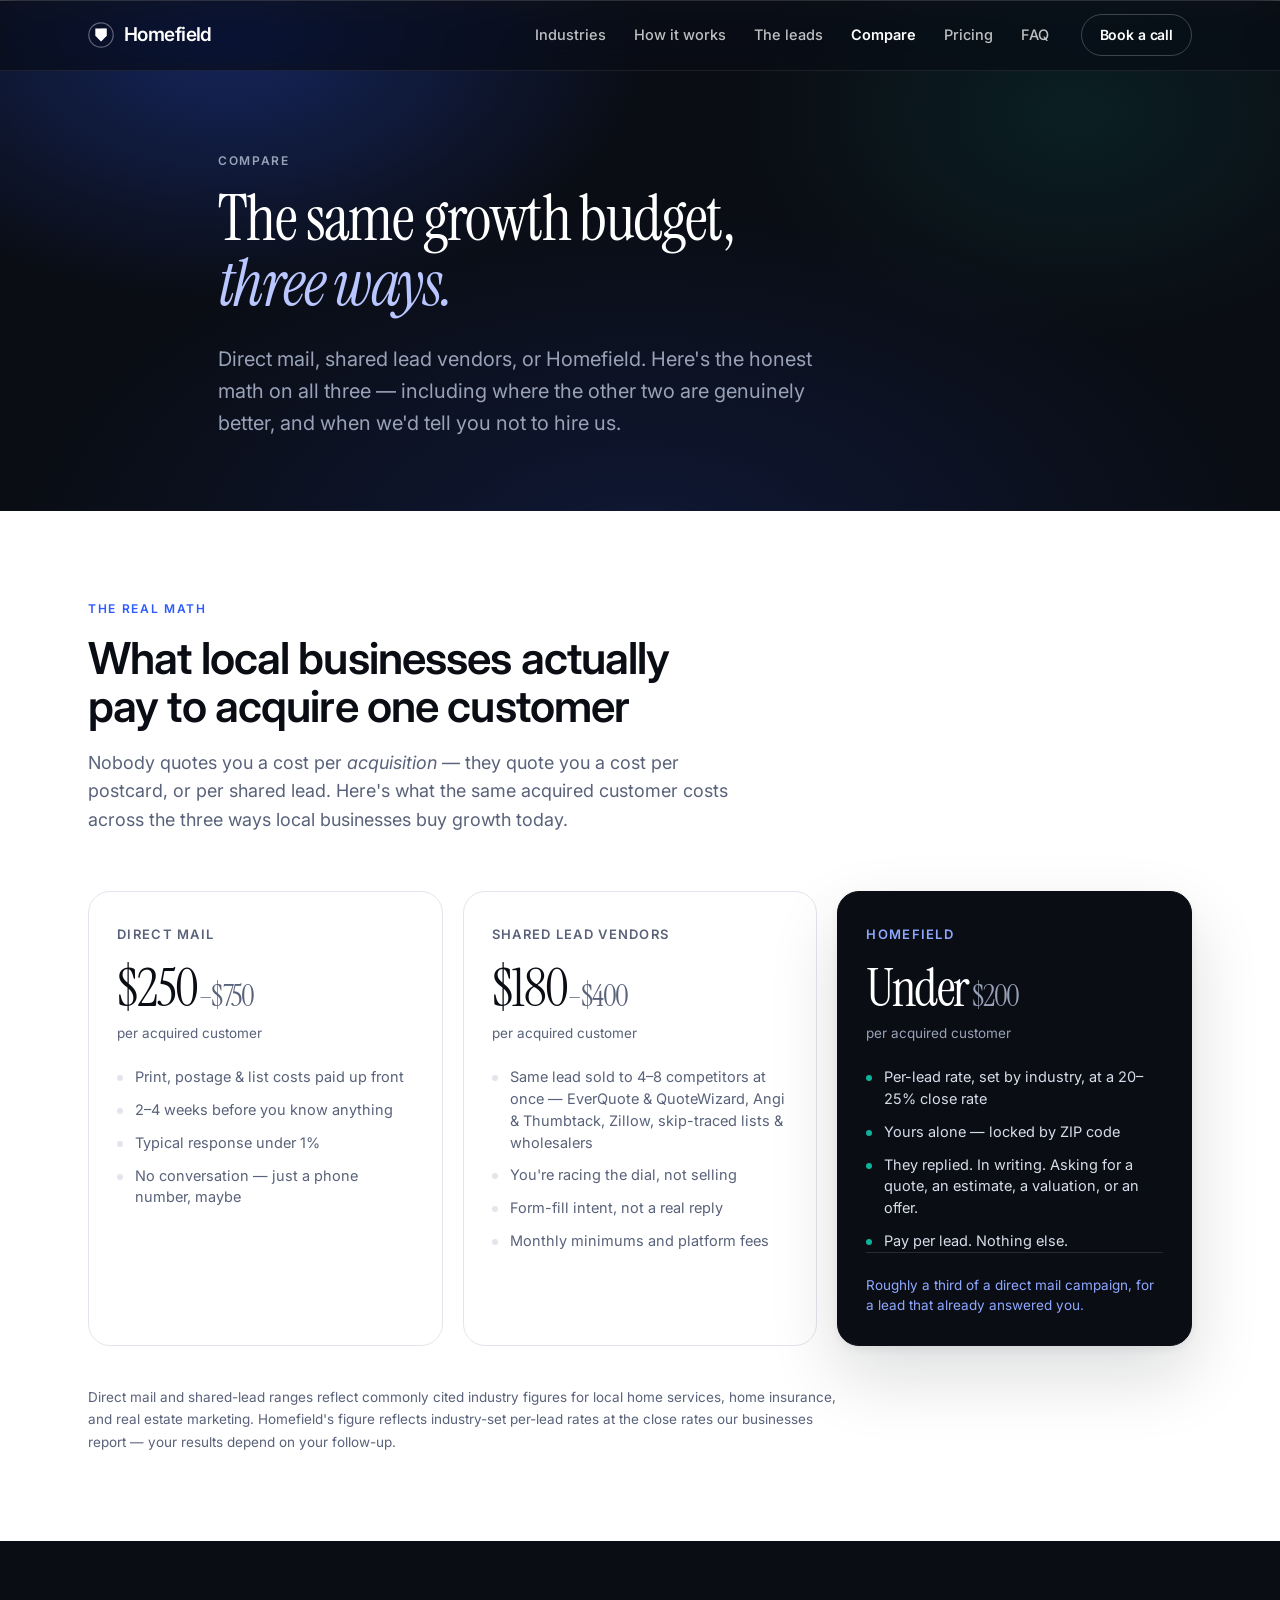
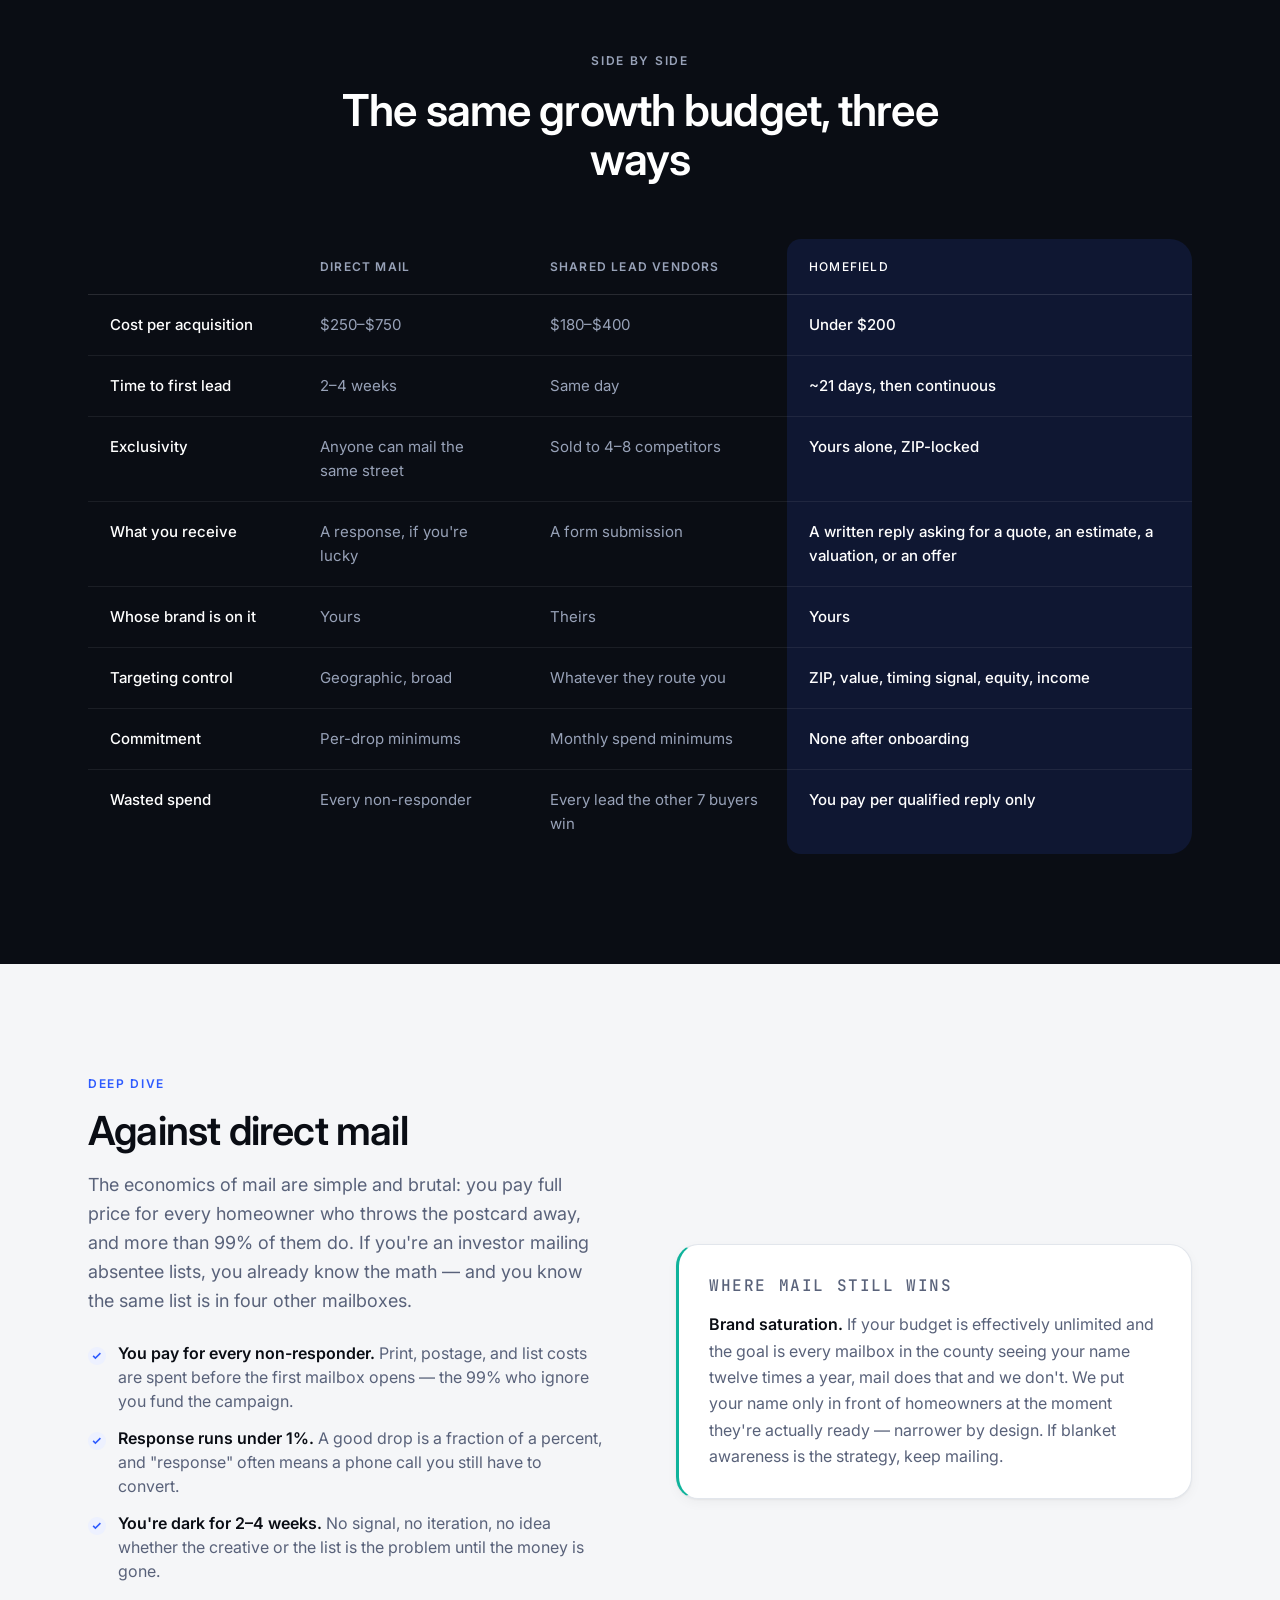
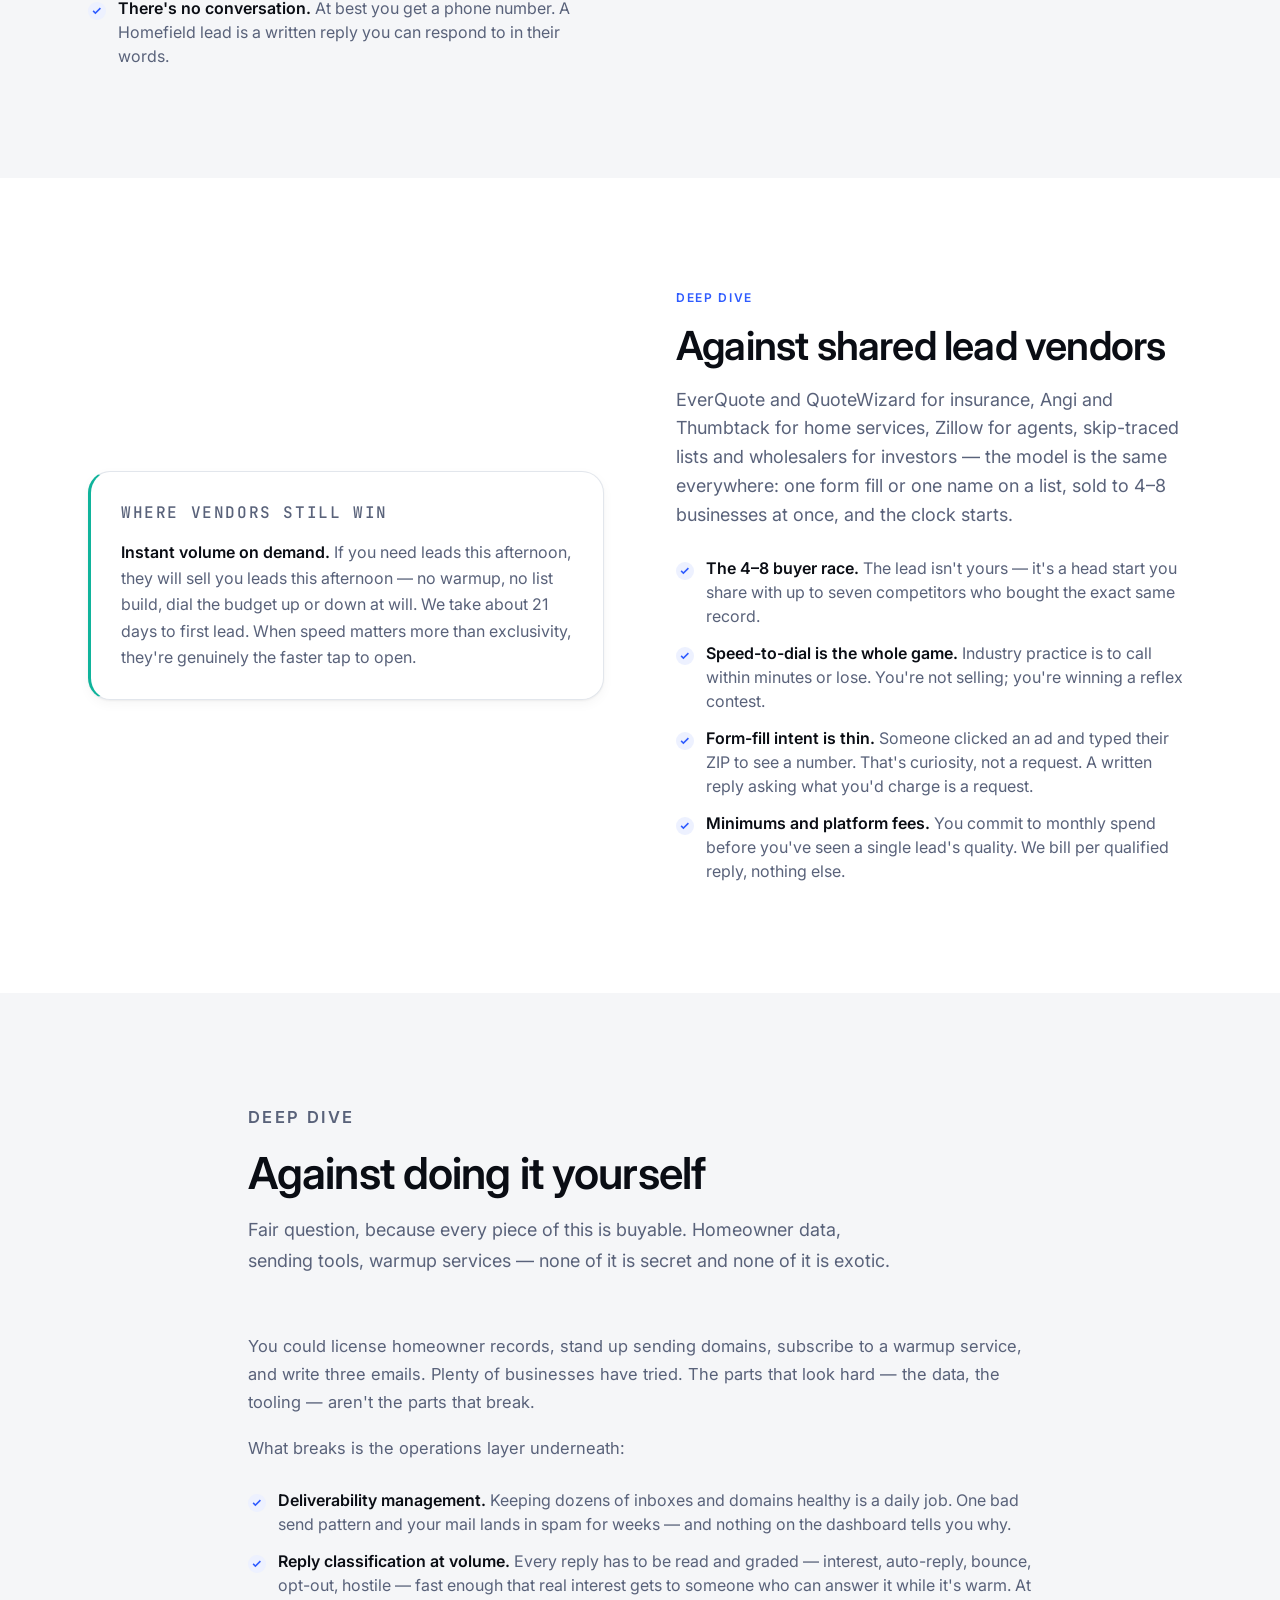
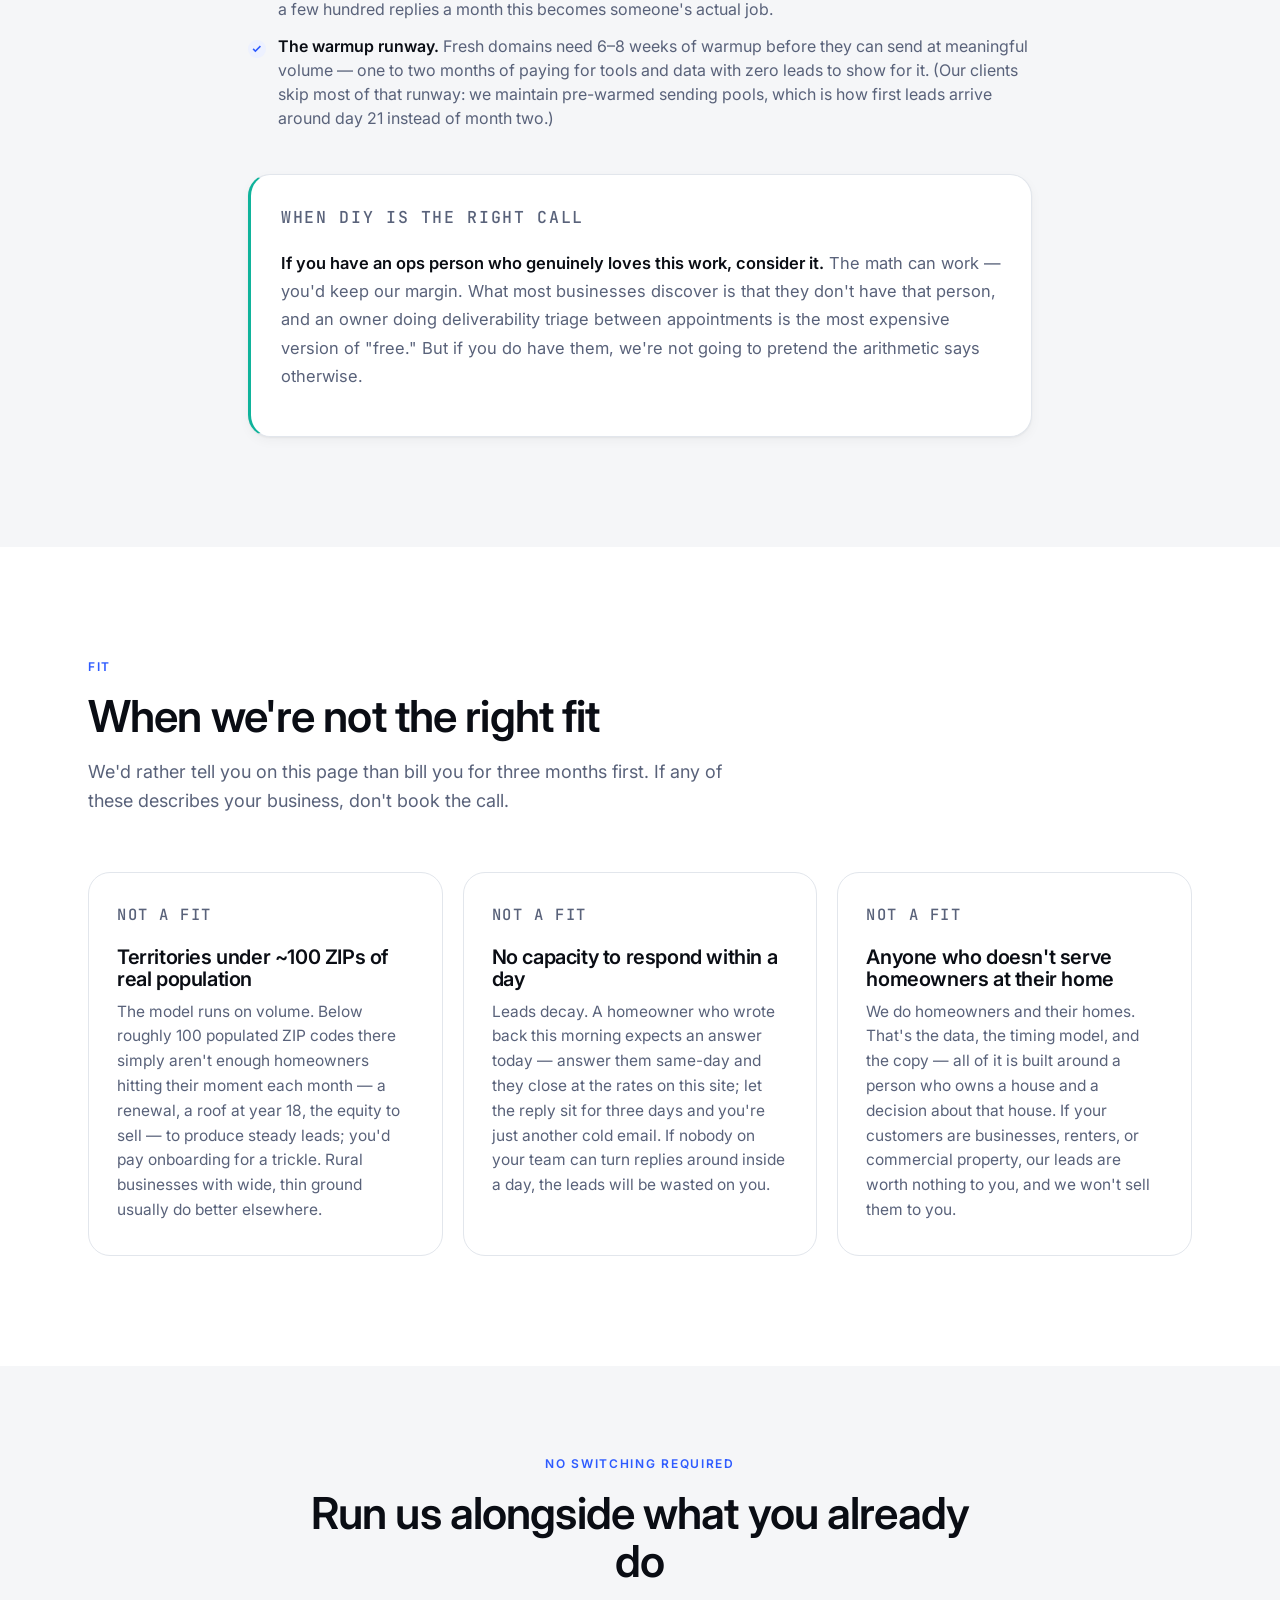
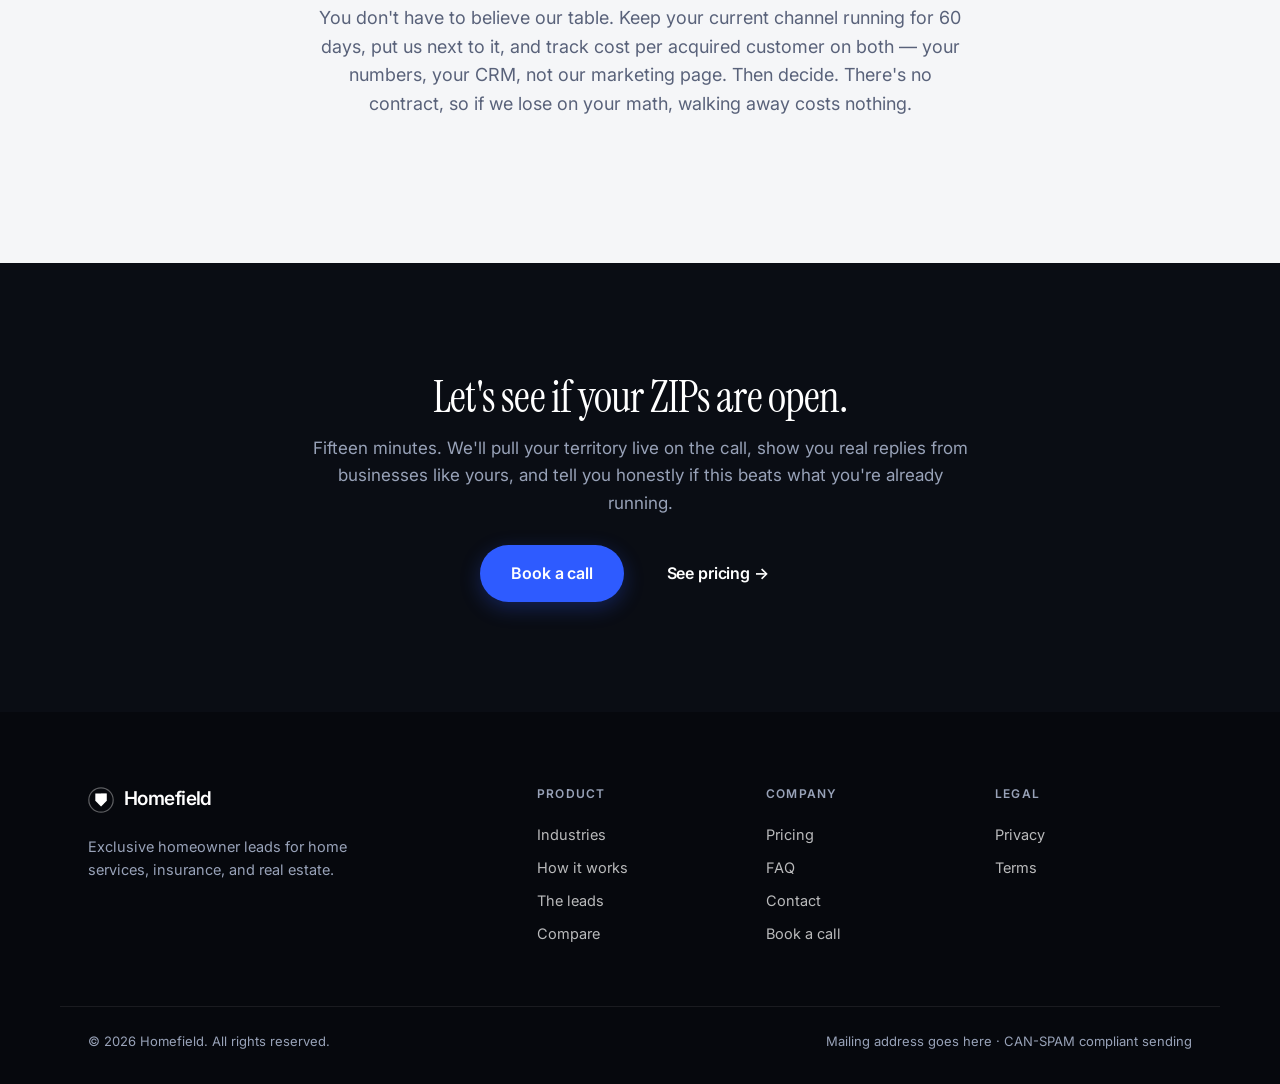
==== commit d2bc764b: "Remove per-lead dollar figures; rates vary by industry Tier cards keep Starter/Growth/Scale and thei" ====
--- a/compare.html
+++ b/compare.html
@@ -150,10 +150,10 @@
 
       <article class="cac__card cac__card--win">
         <p class="cac__label">Homefield</p>
-        <p class="cac__num">$160<span>–$200</span></p>
+        <p class="cac__num">Under<span> $200</span></p>
         <p class="cac__unit">per acquired customer</p>
         <ul class="cac__list">
-          <li>$40 per lead at a 20–25% close rate</li>
+          <li>Per-lead rate, set by industry, at a 20–25% close rate</li>
           <li>Yours alone — locked by ZIP code</li>
           <li>They replied. In writing. Asking for a quote, an estimate, a valuation, or an offer.</li>
           <li>Pay per lead. Nothing else.</li>
@@ -165,7 +165,7 @@
     <p class="fineprint">
       Direct mail and shared-lead ranges reflect commonly cited industry figures for local home services,
       home insurance, and real estate marketing.
-      Homefield's figure assumes $40/lead at the close rates our businesses report — your results depend on your follow-up.
+      Homefield's figure reflects industry-set per-lead rates at the close rates our businesses report — your results depend on your follow-up.
     </p>
   </div>
 </section>
@@ -193,7 +193,7 @@
             <th scope="row">Cost per acquisition</th>
             <td>$250–$750</td>
             <td>$180–$400</td>
-            <td class="cmp__win">$160–$200</td>
+            <td class="cmp__win">Under $200</td>
           </tr>
           <tr>
             <th scope="row">Time to first lead</th>
--- a/styles.css
+++ b/styles.css
@@ -426,6 +426,8 @@
 .tier__price{ font-family:var(--serif); font-size:58px; line-height:1; letter-spacing:-.03em; }
 .tier__price span{ font-family:var(--sans); font-size:16px; font-weight:500; color:var(--muted); letter-spacing:0; }
 .tier--feature .tier__price span{ color:var(--muted-dark); }
+.tier__price--label{ font-size:34px; padding-top:10px; }
+.tier__price--label span{ display:block; margin-top:6px; font-size:13px; }
 .tier__vol{ font-size:14.5px; color:var(--muted); margin:12px 0 26px; }
 .tier--feature .tier__vol{ color:var(--muted-dark); }
 
